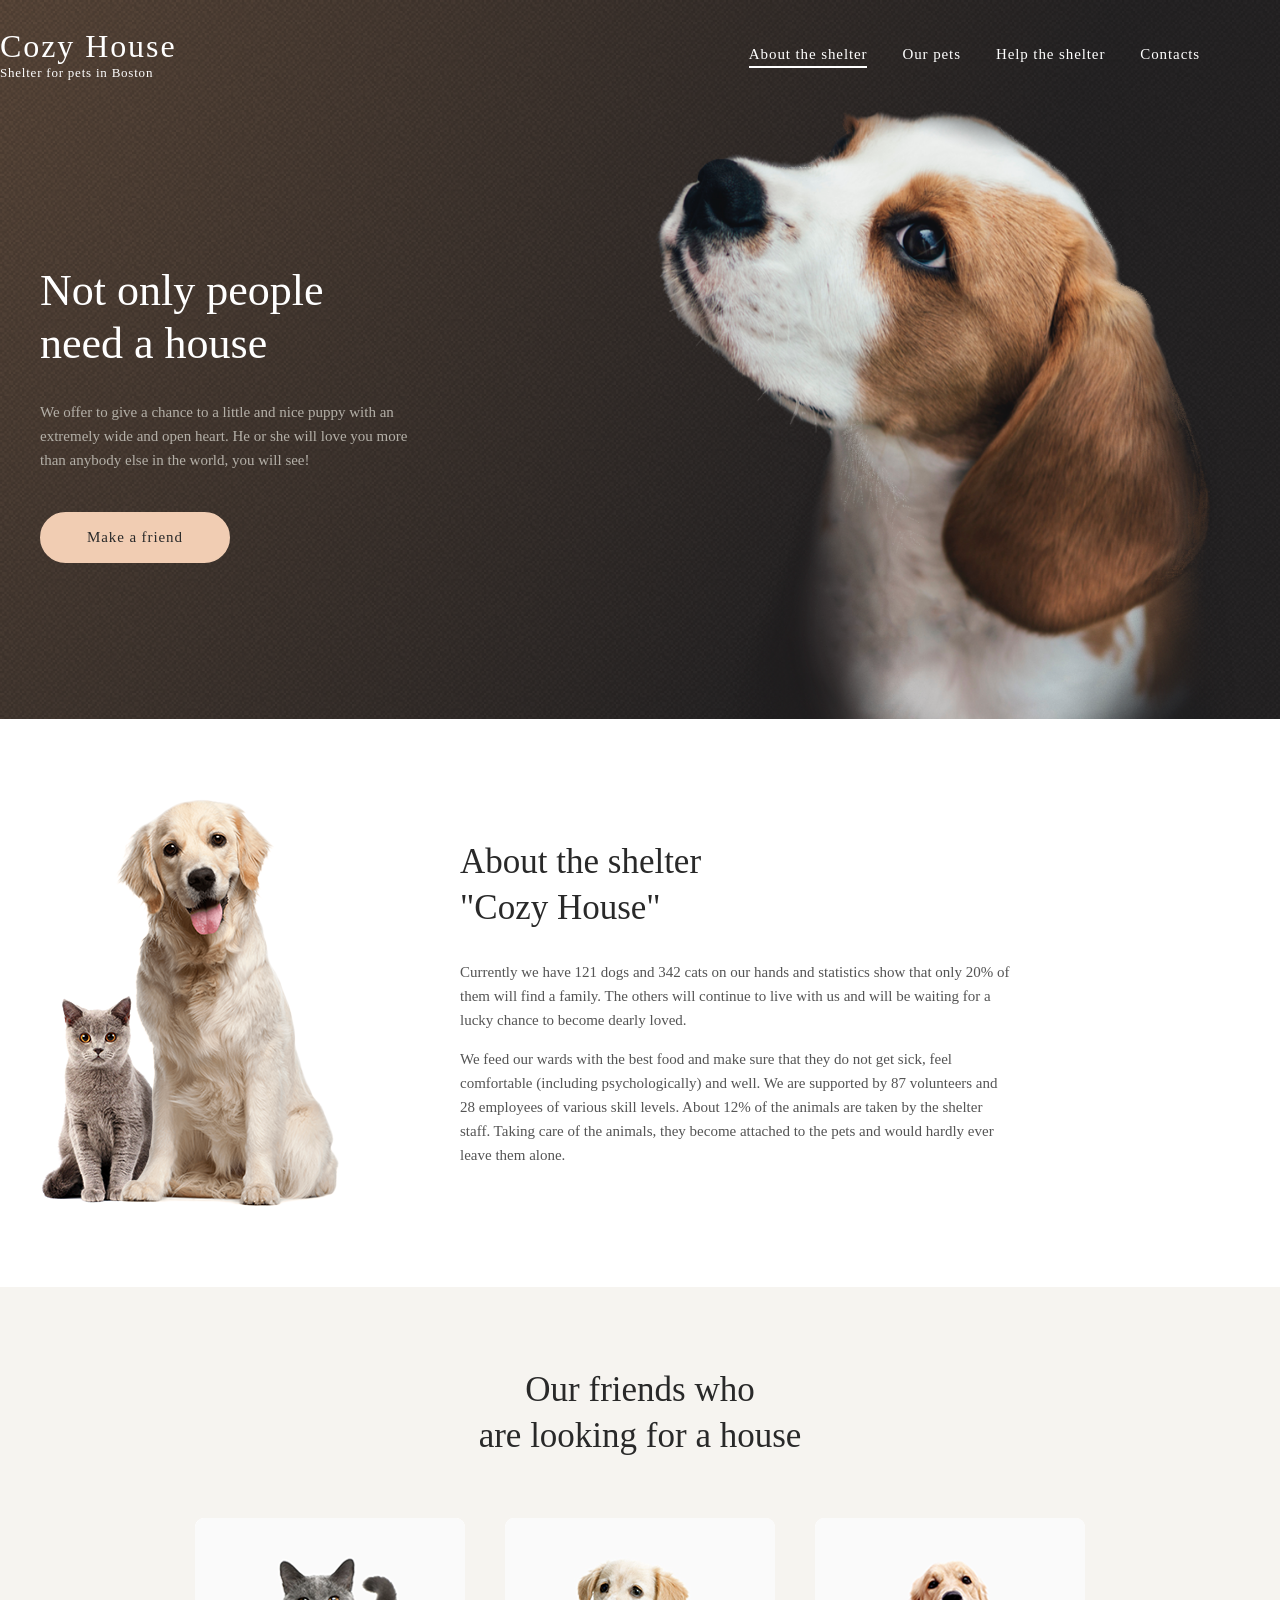
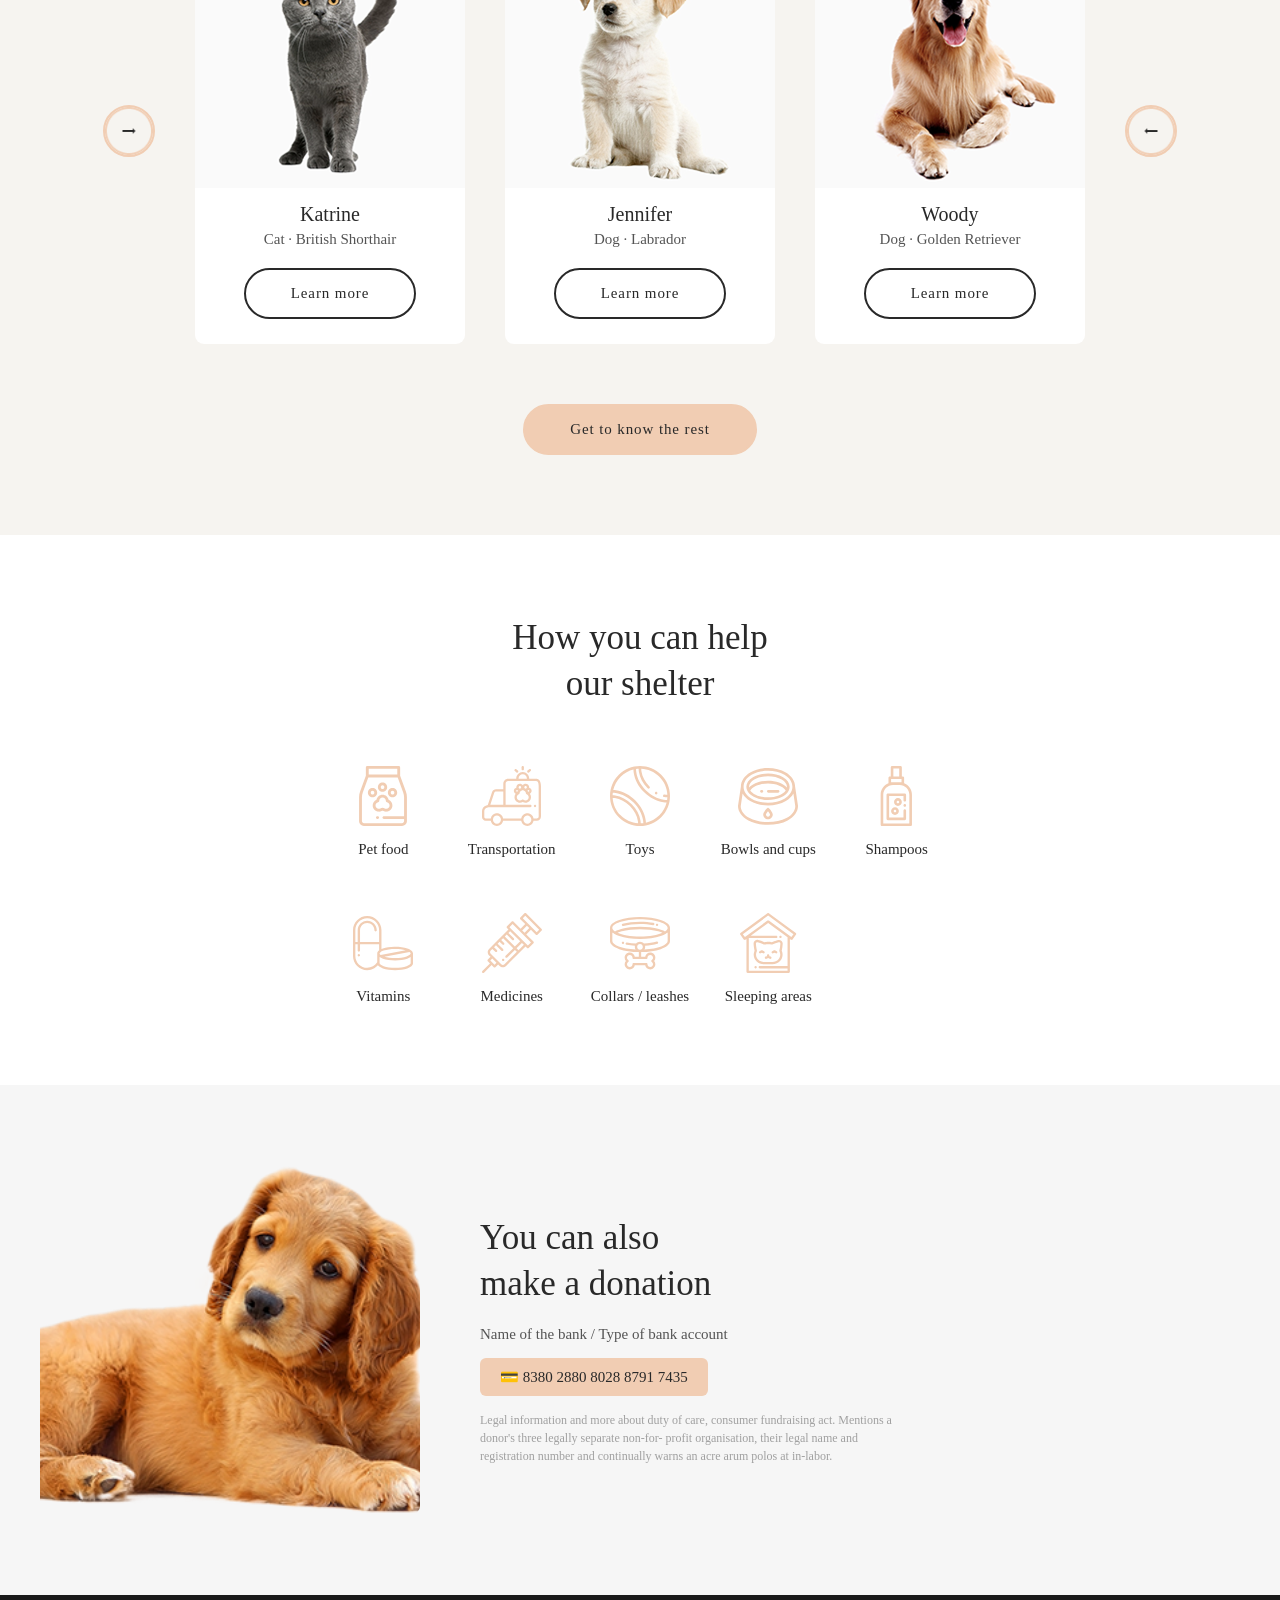
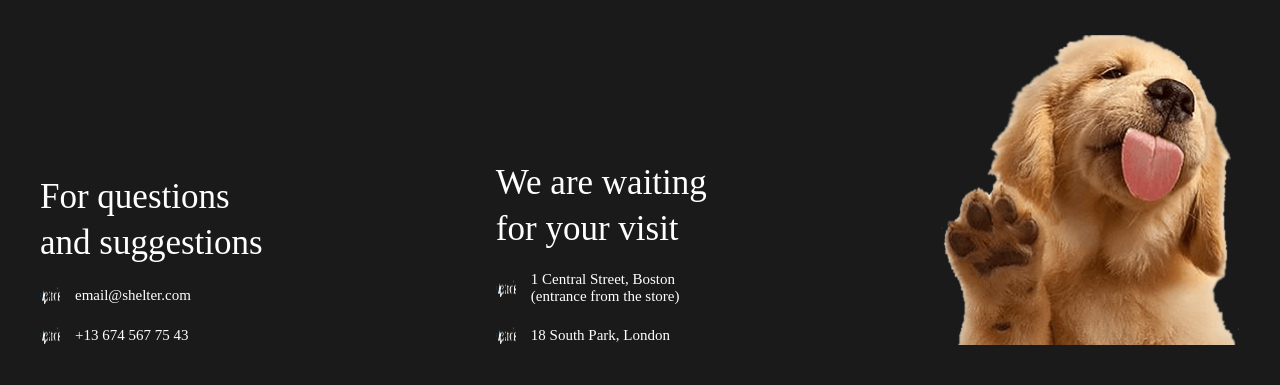
==== index.html @ 6e8cb91f "fix: after review before part2" ====
<!DOCTYPE html>
<html lang="en">
<head>
  <meta charset="UTF-8">
  <meta name="viewport" content="width=1280">
  <title>Cozy House – Shelter for pets in Boston</title>
  <link rel="icon" href="assets/Logo.svg" type="image/svg+xml">
  <link rel="stylesheet" href="css/style.css">
  <link rel="stylesheet" href="css/main.css">
</head>
<body>

  <!-- HEADER + HERO jako jedna ciemna sekcja -->
  <div class="start-screen">

    <header class="header" id="top">
      <div class="container header__inner">
        <a href="#" class="logo" aria-label="Cozy House home">
          <span class="logo__title">Cozy House</span>
          <span class="logo__subtitle">Shelter for pets in Boston</span>
        </a>
        <nav class="nav" aria-label="Main navigation">
          <ul class="nav__list">
            <li class="nav__item">
              <a href="#" class="nav__link nav__link--active" aria-current="page">About the shelter</a>
            </li>
            <li class="nav__item">
              <a href="pets.html" class="nav__link">Our pets</a>
            </li>
            <li class="nav__item">
              <a href="#help" class="nav__link">Help the shelter</a>
            </li>
            <li class="nav__item">
              <a href="#contacts" class="nav__link">Contacts</a>
            </li>
          </ul>
        </nav>
      </div>
    </header>

    <!-- NOT ONLY (HERO) -->
    <section class="hero">
      <div class="container hero__inner">
        <div class="hero__content">
          <h1 class="hero__title">Not only people<br>need a house</h1>
          <p class="hero__text">
            We offer to give a chance to a little and nice puppy with an extremely
            wide and open heart. He or she will love you more than anybody else
            in the world, you will see!
          </p>
          <a href="#our-friends" class="btn btn--primary">Make a friend</a>
        </div>
        <img
          src="assets/start-screen-puppy.png"
          alt="Dog"
          class="hero__img"
       >
      </div>
    </section>

  </div>

  <main>
    <!-- ABOUT -->
    <section class="about">
      <div class="container about__inner">
        <img
          src="assets/about-pets.png"
          alt="Dog and cat together"
          class="about__img"
       >
        <div class="about__content">
          <h2 class="about__title">About the shelter<br>"Cozy House"</h2>
          <p class="about__text">
            Currently we have 121 dogs and 342 cats on our hands and statistics show
            that only 20% of them will find a family. The others will continue to live
            with us and will be waiting for a lucky chance to become dearly loved.
          </p>
          <p class="about__text">
            We feed our wards with the best food and make sure that they do not get
            sick, feel comfortable (including psychologically) and well. We are
            supported by 87 volunteers and 28 employees of various skill levels. About
            12% of the animals are taken by the shelter staff. Taking care of the
            animals, they become attached to the pets and would hardly ever leave them alone.
          </p>
        </div>
      </div>
    </section>

    <!-- OUR FRIENDS -->
    <section class="our-friends" id="our-friends">
      <div class="container our-friends__inner">
        <h2 class="our-friends__title">Our friends who<br>are looking for a house</h2>
        <div class="our-friends__slider">
          <button class="slider-btn slider-btn--prev" aria-label="Previous">
            <img src="assets/button_arrow.png" alt="Arrow left">
          </button>
          <div class="our-friends__grid">
            <!-- Card 1 -->
            <article class="card">
              <img src="assets/pets-katrine.png" alt="Katrine – British Shorthair cat" class="card__img">
              <div class="card__body">
                <h3 class="card__name">Katrine</h3>
                <p class="card__breed">Cat · British Shorthair</p>
                <a href="#" class="btn btn--outline">Learn more</a>
              </div>
            </article>
            <!-- Card 2 -->
            <article class="card">
              <img src="assets/pets-jennifer.png" alt="Jennifer – Labrador dog" class="card__img">
              <div class="card__body">
                <h3 class="card__name">Jennifer</h3>
                <p class="card__breed">Dog · Labrador</p>
                <a href="#" class="btn btn--outline">Learn more</a>
              </div>
            </article>
            <!-- Card 3 -->
            <article class="card">
              <img src="assets/pets-woody.png" alt="Woody – Golden Retriever dog" class="card__img">
              <div class="card__body">
                <h3 class="card__name">Woody</h3>
                <p class="card__breed">Dog · Golden Retriever</p>
                <a href="#" class="btn btn--outline">Learn more</a>
              </div>
            </article>
          </div>
          <button class="slider-btn slider-btn--next" aria-label="Next">
            <img src="assets/button_arrow.png" alt="Arrow right">
          </button>
        </div>
        <a href="pets.html" class="btn btn--primary">Get to know the rest</a>
      </div>
    </section>

    <!-- HELP -->
    <section class="help" id="help">
      <div class="container help__inner">
        <h2 class="help__title">How you can help<br>our shelter</h2>
        <div class="help__grid">
          <div class="help__item">
            <img src="assets/icon-pet-food.svg" alt="Pet food icon" class="help__icon">
            <span class="help__label">Pet food</span>
          </div>
          <div class="help__item">
            <img src="assets/icon-transportation.svg" alt="Transportation icon" class="help__icon">
            <span class="help__label">Transportation</span>
          </div>
          <div class="help__item">
            <img src="assets/icon-toys.svg" alt="Toys icon" class="help__icon">
            <span class="help__label">Toys</span>
          </div>
          <div class="help__item">
            <img src="assets/icon-bowls-and-cups.svg" alt="Bowls and cups icon" class="help__icon">
            <span class="help__label">Bowls and cups</span>
          </div>
          <div class="help__item">
            <img src="assets/icon-shampoos.svg" alt="Shampoos icon" class="help__icon">
            <span class="help__label">Shampoos</span>
          </div>
          <div class="help__item">
            <img src="assets/icon-vitamins.svg" alt="Vitamins icon" class="help__icon">
            <span class="help__label">Vitamins</span>
          </div>
          <div class="help__item">
            <img src="assets/icon-medicines.svg" alt="Medicines icon" class="help__icon">
            <span class="help__label">Medicines</span>
          </div>
          <div class="help__item">
            <img src="assets/icon-collars-leashes.svg" alt="Collars and leashes icon" class="help__icon">
            <span class="help__label">Collars / leashes</span>
          </div>
          <div class="help__item">
            <img src="assets/sleeping-area.svg" alt="Sleeping areas icon" class="help__icon">
            <span class="help__label">Sleeping areas</span>
          </div>
        </div>
      </div>
    </section>

    <!-- IN ADDITION -->
    <section class="in-addition">
      <div class="container in-addition__inner">
        <img
          src="assets/donation-dog.png"
          alt="Golden Retriever dog lying down"
          class="in-addition__img"
       >
        <div class="in-addition__content">
          <h2 class="in-addition__title">You can also<br>make a donation</h2>
          <p class="in-addition__subtitle">Name of the bank / Type of bank account</p>
          <a href="#" class="in-addition__card-link" aria-label="Bank card number">
            💳 8380 2880 8028 8791 7435
          </a>
          <p class="in-addition__legal">
            Legal information and more about duty of care, consumer
            fundraising act. Mentions a donor's three legally separate non-for-
            profit organisation, their legal name and registration number and
            continually warns an acre arum polos at in-labor.
          </p>
        </div>
      </div>
    </section>

  </main>

  <!-- FOOTER -->
  <footer class="footer" id="contacts">
    <div class="container footer__inner">
      <div class="footer__col">
        <h2 class="footer__heading">For questions<br>and suggestions</h2>
        <a href="mailto:email@shelter.com" class="footer__contact">
          <img src="assets/list-item.png" alt="Email icon">
          email@shelter.com
        </a>
        <a href="tel:+136745677543" class="footer__contact">
          <img src="assets/list-item.png" alt="Phone icon">
          +13 674 567 75 43
        </a>
      </div>
      <div class="footer__col">
        <h2 class="footer__heading">We are waiting<br>for your visit</h2>
        <a
          href="https://maps.google.com/?q=1+Central+Street+Boston"
          target="_blank"
          rel="noopener noreferrer"
          class="footer__contact"
        >
          <img src="assets/list-item.png" alt="Location icon">
          1 Central Street, Boston<br>(entrance from the store)
        </a>
        <a
          href="https://maps.google.com/?q=18+South+Park+London"
          target="_blank"
          rel="noopener noreferrer"
          class="footer__contact"
        >
          <img src="assets/list-item.png" alt="Location icon">
          18 South Park, London
        </a>
      </div>
      <img
        src="assets/footer-puppy.png"
        alt="Happy dog"
        class="footer__img"
     >
    </div>
  </footer>

  <script src="js/index.js"></script>
</body>
</html>
---- css/style.css ----
/* ===== RESET & BASE ===== */
*, *::before, *::after {
  box-sizing: border-box;
  margin: 0;
  padding: 0;
}

html {
  scroll-behavior: smooth;
}

body {
  font-family: 'Georgia', serif;
  font-size: 15px;
  color: #292929;
  background-color: #fff;
  min-width: 1280px;
}

a {
  text-decoration: none;
  color: inherit;
}

img {
  display: block;
  max-width: 100%;
}

/* ===== CONTAINER ===== */
.container {
  width: 1200px;
  margin: 0 auto;
}

/* ===== LOGO ===== */
.logo {
  display: flex;
  flex-direction: column;
  line-height: 1;
}

.logo__title {
  font-size: 32px;
  font-weight: 400;
  letter-spacing: 0.06em;
  color: #fff;
}

.logo__subtitle {
  font-size: 13px;
  font-weight: 400;
  color: #fff;
  letter-spacing: 0.06em;
  margin-top: 4px;
}

/* ===== NAV ===== */
.nav__list {
  display: flex;
  gap: 35px;
  list-style: none;
}

.nav__link {
  font-size: 15px;
  color: #fff;
  letter-spacing: 0.06em;
  padding-bottom: 4px;
  border-bottom: 2px solid transparent;
  transition: border-color 0.3s, color 0.3s;
}

.nav__link:hover {
  border-bottom-color: #fff;
}

.nav__link:active {
  color: #cdaa90;
  border-bottom-color: #cdaa90;
}

.nav__link--active {
  border-bottom-color: #fff;
  pointer-events: none;
}

/* ===== BUTTONS ===== */
.btn {
  display: inline-block;
  padding: 15px 45px;
  border-radius: 100px;
  font-family: 'Georgia', serif;
  font-size: 15px;
  letter-spacing: 0.06em;
  cursor: pointer;
  border: 2px solid transparent;
  transition: background-color 0.3s, color 0.3s, border-color 0.3s;
}

.btn--primary {
  background-color: #f1cdb3;
  color: #292929;
  border-color: #f1cdb3;
}

.btn--primary:hover {
  background-color: #fddcc4;
  border-color: #fddcc4;
}

.btn--primary:active {
  background-color: #cdaa90;
  border-color: #cdaa90;
}

.btn--secondary {
  background-color: transparent;
  color: #fff;
  border-color: #fff;
}

.btn--secondary:hover {
  background-color: rgba(255,255,255,0.1);
  border-color: #fff;
}

.btn--secondary:active {
  background-color: rgba(255,255,255,0.2);
  border-color: #fff;
}

.btn--outline {
  background-color: transparent;
  color: #292929;
  border-color: #292929;
}

.btn--outline:hover {
  background-color: #f1cdb3;
  border-color: #f1cdb3;
}

.btn--outline:active {
  background-color: #cdaa90;
  border-color: #cdaa90;
}

/* ===== HEADER ===== */
.start-screen {
  background: url('../assets/start-screen-gradient-background.png') center top / cover no-repeat;
  background-color: #3d2c1e;
}

.header {
  background-color: transparent;
}

.header__inner {
  display: flex;
  align-items: center;
  justify-content: space-between;
  padding-top: 30px;
  padding-bottom: 30px;
  margin: 0;
}

/* ===== PET CARD ===== */
.card {
  background-color: #fff;
  border-radius: 9px;
  overflow: hidden;
  display: flex;
  flex-direction: column;
  align-items: center;
  cursor: pointer;
  transition: box-shadow 0.3s, transform 0.3s;
}

.card:hover {
  box-shadow: 6px 10px 30px rgba(0,0,0,0.15);
  transform: translateY(-2px);
}

.card__img {
  width: 100%;
  height: 270px;
  object-fit: cover;
}

.card__body {
  padding: 15px 0 25px;
  text-align: center;
}

.card__name {
  font-size: 20px;
  font-weight: 400;
  margin-bottom: 5px;
  color: #292929;
}

.card__breed {
  font-size: 15px;
  color: #545454;
  margin-bottom: 20px;
}

/* ===== FOOTER ===== */
.footer {
  background-color: #1a1a1a;
}

.footer__inner {
  display: flex;
  justify-content: space-between;
  align-items: flex-end;
  padding-top: 40px;
  padding-bottom: 40px;
  gap: 40px;
}

.footer__col {
  display: flex;
  flex-direction: column;
  gap: 20px;
}

.footer__heading {
  font-size: 35px;
  font-weight: 400;
  color: #fff;
  line-height: 1.3;
}

.footer__contact {
  display: flex;
  align-items: center;
  gap: 15px;
  color: #fff;
  font-size: 15px;
  transition: color 0.3s;
}

.footer__contact:hover {
  color: #f1cdb3;
}

.footer__contact img {
  width: 20px;
  height: 20px;
  filter: invert(1);
}

.footer__img {
  width: 300px;
  object-fit: contain;
  align-self: flex-end;
}
---- css/main.css ----
/* ===== HERO (Not only) ===== */
.hero {
  background: transparent;
}

.hero__inner {
  display: flex;
  align-items: center;
  justify-content: space-between;
  min-height: 610px;
}

.hero__content {
  max-width: 490px;
  flex-shrink: 0;
  padding-top: 60px;
  padding-bottom: 60px;
}

.hero__title {
  font-size: 44px;
  font-weight: 400;
  color: #fff;
  line-height: 1.2;
  margin-bottom: 30px;
}

.hero__text {
  font-size: 15px;
  color: #b4b0a8;
  line-height: 1.6;
  margin-bottom: 40px;
  max-width: 380px;
}

.hero__img {
  display: block;
  height: 610px;
  width: auto;
  flex-shrink: 0;
  align-self: flex-end;
}

main {
  display: block;
}

/* ===== ABOUT ===== */
.about {
  background-color: #fff;
}

.about__inner {
  display: flex;
  align-items: center;
  gap: 120px;
  padding-top: 80px;
  padding-bottom: 80px;
}

.about__img {
  width: 300px;
  height: 408px;
  object-fit: cover;
  flex-shrink: 0;
}

.about__content {
  max-width: 550px;
}

.about__title {
  font-size: 35px;
  font-weight: 400;
  color: #292929;
  line-height: 1.3;
  margin-bottom: 30px;
}

.about__text {
  font-size: 15px;
  color: #545454;
  line-height: 1.6;
}

.about__text + .about__text {
  margin-top: 15px;
}

/* ===== OUR FRIENDS ===== */
.our-friends {
  background-color: #f6f4f0;
}

.our-friends__inner {
  padding-top: 80px;
  padding-bottom: 80px;
  display: flex;
  flex-direction: column;
  align-items: center;
}

.our-friends__title {
  font-size: 35px;
  font-weight: 400;
  color: #292929;
  text-align: center;
  margin-bottom: 60px;
  line-height: 1.3;
}

.our-friends__slider {
  display: flex;
  align-items: center;
  gap: 40px;
  margin-bottom: 60px;
}

.slider-btn {
  width: 52px;
  height: 52px;
  border-radius: 50%;
  border: 2px solid #f1cdb3;
  background-color: transparent;
  display: flex;
  align-items: center;
  justify-content: center;
  cursor: pointer;
  transition: background-color 0.3s;
  flex-shrink: 0;
}

.slider-btn:hover {
  background-color: #f1cdb3;
}

.slider-btn--prev img {
  transform: rotate(180deg);
}

.our-friends__grid {
  display: flex;
  gap: 40px;
  justify-content: center;
}

.our-friends__grid .card {
  width: 270px;
}

/* ===== HELP ===== */
.help {
  background-color: #fff;
}

.help__inner {
  padding-top: 80px;
  padding-bottom: 80px;
  display: flex;
  flex-direction: column;
  align-items: center;
}

.help__title {
  font-size: 35px;
  font-weight: 400;
  color: #292929;
  text-align: center;
  margin-bottom: 60px;
  line-height: 1.3;
}

.help__grid {
  display: grid;
  grid-template-columns: repeat(5, 1fr);
  gap: 55px 30px;
}

.help__item {
  display: flex;
  flex-direction: column;
  align-items: center;
  gap: 15px;
}

.help__icon {
  width: 60px;
  height: 60px;
  object-fit: contain;
}

.help__label {
  font-size: 15px;
  color: #292929;
  text-align: center;
}

/* ===== IN ADDITION ===== */
.in-addition {
  background-color: #f6f6f6;
}

.in-addition__inner {
  display: flex;
  align-items: center;
  gap: 60px;
  padding-top: 80px;
  padding-bottom: 80px;
}

.in-addition__img {
  width: 380px;
  height: 350px;
  object-fit: cover;
  border-radius: 9px;
  flex-shrink: 0;
}

.in-addition__content {
  max-width: 540px;
}

.in-addition__title {
  font-size: 35px;
  font-weight: 400;
  color: #292929;
  line-height: 1.3;
  margin-bottom: 20px;
}

.in-addition__subtitle {
  font-size: 15px;
  color: #545454;
  margin-bottom: 15px;
}

.in-addition__card-link {
  display: inline-flex;
  align-items: center;
  gap: 10px;
  background-color: #f1cdb3;
  border-radius: 6px;
  padding: 10px 20px;
  font-size: 15px;
  color: #292929;
}

.in-addition__legal {
  font-size: 12px;
  color: #a0a0a0;
  margin-top: 15px;
  line-height: 1.5;
  max-width: 420px;
}
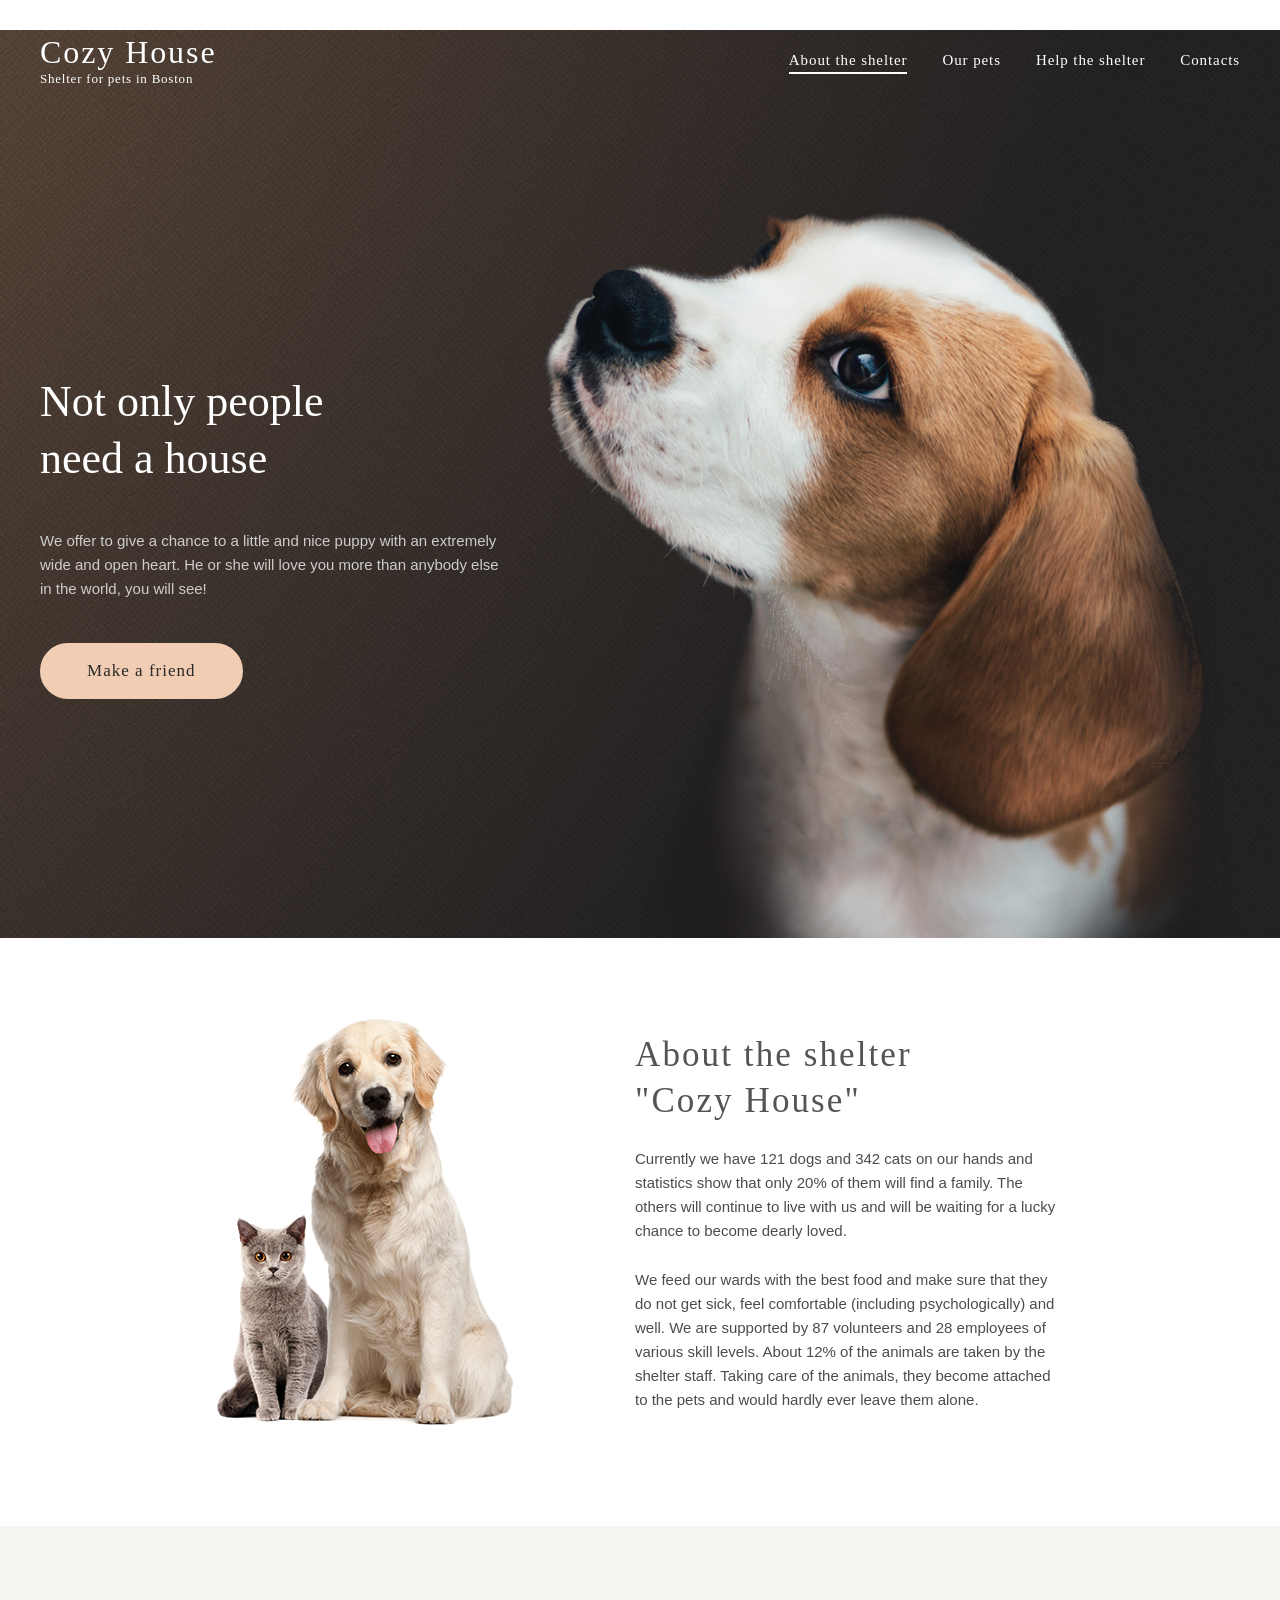
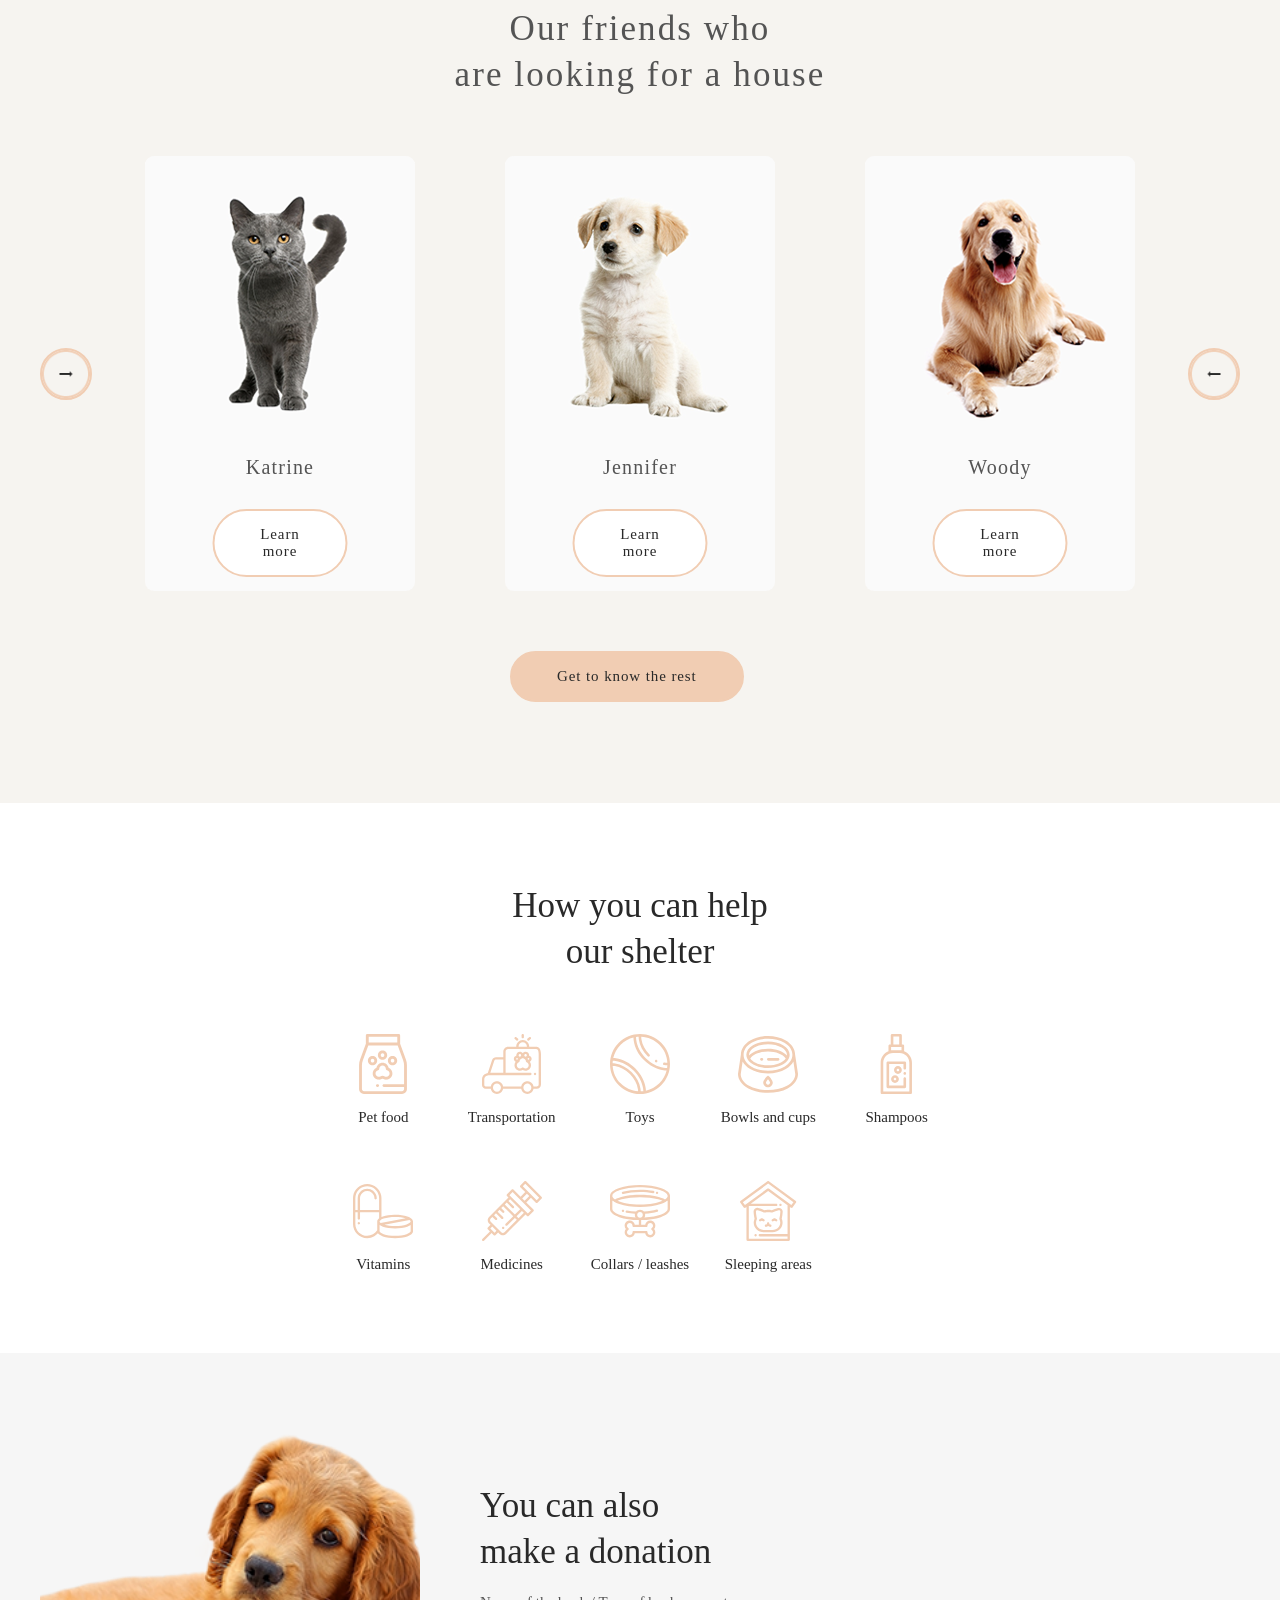
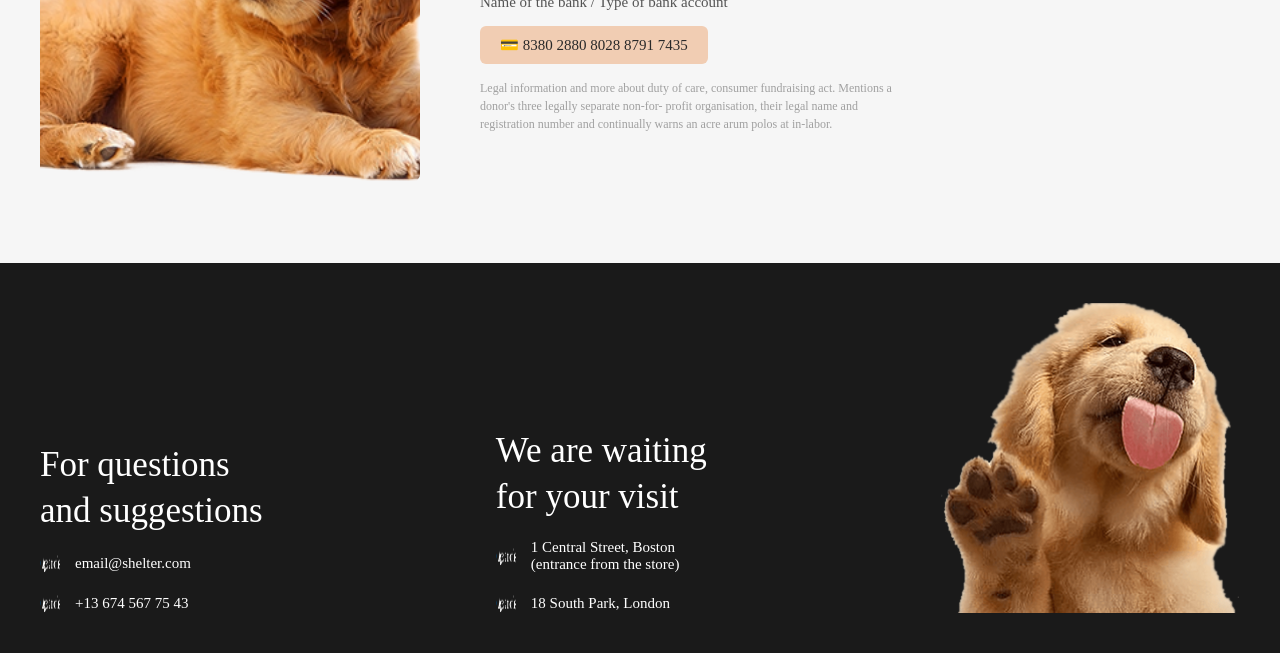
==== commit 43be4437: "fix: correct pixel-perfect layout, spacing and component positioning" ====
--- a/index.html
+++ b/index.html
@@ -40,7 +40,7 @@
 
     <!-- NOT ONLY (HERO) -->
     <section class="hero">
-      <div class="container hero__inner">
+      <div class="hero__inner">
         <div class="hero__content">
           <h1 class="hero__title">Not only people<br>need a house</h1>
           <p class="hero__text">
--- a/css/style.css
+++ b/css/style.css
@@ -29,8 +29,10 @@
 
 /* ===== CONTAINER ===== */
 .container {
-  width: 1200px;
+  max-width: 1280px;
   margin: 0 auto;
+  padding: 0 40px;
+  width: 100%;
 }
 
 /* ===== LOGO ===== */
@@ -148,8 +150,14 @@
 
 /* ===== HEADER ===== */
 .start-screen {
-  background: url('../assets/start-screen-gradient-background.png') center top / cover no-repeat;
-  background-color: #3d2c1e;
+  position: relative;
+  width: 1280px;
+  height: 908px;
+  margin: 0 auto;
+  background: url('../assets/start-screen-gradient-background.png'), radial-gradient(100% 215.42% at 0% 0%, #5B483A 0%, #262425 100%), #211F20;
+  background-size: cover;
+  background-position: center;
+  background-repeat: no-repeat;
 }
 
 .header {
@@ -160,14 +168,16 @@
   display: flex;
   align-items: center;
   justify-content: space-between;
-  padding-top: 30px;
-  padding-bottom: 30px;
-  margin: 0;
+  width: 1200px;
+  height: 60px;
+  margin: 0 auto;
+  margin-top: 30px;
+  padding: 0;
 }
 
 /* ===== PET CARD ===== */
 .card {
-  background-color: #fff;
+  background-color: #FAFAFA;
   border-radius: 9px;
   overflow: hidden;
   display: flex;
@@ -175,6 +185,7 @@
   align-items: center;
   cursor: pointer;
   transition: box-shadow 0.3s, transform 0.3s;
+  position: relative;
 }
 
 .card:hover {
@@ -183,27 +194,44 @@
 }
 
 .card__img {
-  width: 100%;
+  width: 270px;
   height: 270px;
   object-fit: cover;
+  border-top-left-radius: 9px;
+  border-top-right-radius: 9px;
 }
 
 .card__body {
-  padding: 15px 0 25px;
   text-align: center;
+  display: flex;
+  flex-direction: column;
+  align-items: center;
 }
 
 .card__name {
+  position: absolute;
   font-size: 20px;
   font-weight: 400;
-  margin-bottom: 5px;
-  color: #292929;
+  font-family: Georgia;
+  letter-spacing: 1.2px;
+  color: #545454;
+  margin: 0;
+  left: 50%;
+  transform: translateX(-50%);
+  top: 300px;
 }
 
 .card__breed {
-  font-size: 15px;
-  color: #545454;
-  margin-bottom: 20px;
+  display: none;
+}
+
+.card__body .btn--outline {
+  position: absolute;
+  left: 50%;
+  transform: translateX(-50%);
+  top: 353px;
+  background-color: #fff;
+  border: 2px solid #F1CDB3;
 }
 
 /* ===== FOOTER ===== */
--- a/css/main.css
+++ b/css/main.css
@@ -1,44 +1,81 @@
 /* ===== HERO (Not only) ===== */
 .hero {
-  background: transparent;
+  position: absolute;
+  width: 1200px;
+  height: 728px;
+  left: 40px;
+  top: 180px;
 }
 
 .hero__inner {
-  display: flex;
-  align-items: center;
-  justify-content: space-between;
-  min-height: 610px;
+  position: relative;
+  width: 100%;
+  height: 100%;
 }
 
 .hero__content {
-  max-width: 490px;
+  position: absolute;
+  width: 460px;
+  height: 322px;
+  left: 0;
+  top: 163px;
+}
+
+.hero__title {
+  position: absolute;
+  width: 310px;
+  left: 0;
+  top: 0;
+  margin: 0;
+  font-family: Georgia;
+  font-style: normal;
+  font-weight: 400;
+  font-size: 44px;
+  line-height: 57.2px;
+  display: flex;
+  align-items: center;
+  color: #FFFFFF;
+}
+
+.hero__text {
+  position: absolute;
+  width: 460px;
+  left: 0;
+  top: 156px;
+  margin: 0;
+  font-family: Arial;
+  font-style: normal;
+  font-weight: 400;
+  font-size: 15px;
+  line-height: 24px;
+  display: flex;
+  align-items: center;
+  color: #CDCDCD;
+}
+
+.hero__content .btn--primary {
+  position: absolute;
+  left: 0;
+  top: 270px;
+  padding: 15px 45px;
+  display: flex;
+  flex-direction: column;
+  align-items: center;
+  gap: 10px;
+  font-size: 17px;
+  line-height: 22.1px;
+  letter-spacing: 1.02px;
+}
+
+.hero__img {
+  position: absolute;
+  width: 698px;
+  height: 728px;
+  left: 502px;
+  top: 0;
   flex-shrink: 0;
-  padding-top: 60px;
-  padding-bottom: 60px;
-}
-
-.hero__title {
-  font-size: 44px;
-  font-weight: 400;
-  color: #fff;
-  line-height: 1.2;
-  margin-bottom: 30px;
-}
-
-.hero__text {
-  font-size: 15px;
-  color: #b4b0a8;
-  line-height: 1.6;
-  margin-bottom: 40px;
-  max-width: 380px;
-}
-
-.hero__img {
+  object-fit: contain;
   display: block;
-  height: 610px;
-  width: auto;
-  flex-shrink: 0;
-  align-self: flex-end;
 }
 
 main {
@@ -47,73 +84,117 @@
 
 /* ===== ABOUT ===== */
 .about {
+  position: relative;
+  width: 1280px;
+  height: 588px;
+  margin: 0 auto;
   background-color: #fff;
 }
 
 .about__inner {
-  display: flex;
-  align-items: center;
-  gap: 120px;
-  padding-top: 80px;
-  padding-bottom: 80px;
+  position: absolute;
+  width: 1200px;
+  height: 408px;
+  left: 40px;
+  top: 80px;
 }
 
 .about__img {
+  position: absolute;
   width: 300px;
   height: 408px;
+  left: 175px;
+  top: 0;
   object-fit: cover;
-  flex-shrink: 0;
 }
 
 .about__content {
-  max-width: 550px;
+  position: absolute;
+  width: 430px;
+  height: 380px;
+  left: 595px;
+  top: 14px;
 }
 
 .about__title {
+  position: absolute;
+  width: 370px;
+  left: 0;
+  top: 0;
+  font-family: Georgia;
+  font-style: normal;
+  font-weight: 400;
   font-size: 35px;
-  font-weight: 400;
-  color: #292929;
-  line-height: 1.3;
-  margin-bottom: 30px;
+  line-height: 45.5px;
+  letter-spacing: 2.1px;
+  color: #545454;
+  margin: 0;
 }
 
 .about__text {
-  font-size: 15px;
-  color: #545454;
-  line-height: 1.6;
-}
-
-.about__text + .about__text {
-  margin-top: 15px;
+  position: absolute;
+  width: 430px;
+  font-family: Arial;
+  font-style: normal;
+  font-weight: 400;
+  font-size: 15px;
+  line-height: 24px;
+  color: #4C4C4C;
+  margin: 0;
+}
+
+.about__text:nth-of-type(1) {
+  left: 0;
+  top: 115px;
+}
+
+.about__text:nth-of-type(2) {
+  left: 0;
+  top: 236px;
 }
 
 /* ===== OUR FRIENDS ===== */
 .our-friends {
+  position: relative;
+  width: 1280px;
+  height: 877px;
+  margin: 0 auto;
   background-color: #f6f4f0;
 }
 
 .our-friends__inner {
-  padding-top: 80px;
-  padding-bottom: 80px;
-  display: flex;
-  flex-direction: column;
-  align-items: center;
+  position: absolute;
+  width: 1200px;
+  height: 697px;
+  left: 40px;
+  top: 80px;
 }
 
 .our-friends__title {
+  position: absolute;
+  width: 400px;
+  left: 400px;
+  top: 0;
+  font-family: Georgia;
+  font-style: normal;
+  font-weight: 400;
   font-size: 35px;
-  font-weight: 400;
-  color: #292929;
+  line-height: 45.5px;
+  letter-spacing: 2.1px;
   text-align: center;
-  margin-bottom: 60px;
-  line-height: 1.3;
+  color: #545454;
+  margin: 0;
 }
 
 .our-friends__slider {
-  display: flex;
-  align-items: center;
-  gap: 40px;
-  margin-bottom: 60px;
+  position: absolute;
+  width: 1200px;
+  height: 435px;
+  left: 0;
+  top: 150px;
+  display: flex;
+  align-items: center;
+  justify-content: space-between;
 }
 
 .slider-btn {
@@ -128,24 +209,49 @@
   cursor: pointer;
   transition: background-color 0.3s;
   flex-shrink: 0;
+  position: absolute;
 }
 
 .slider-btn:hover {
   background-color: #f1cdb3;
 }
 
+.slider-btn--prev {
+  left: 0;
+  top: 192px;
+}
+
 .slider-btn--prev img {
   transform: rotate(180deg);
 }
 
+.slider-btn--next {
+  right: 0;
+  top: 192px;
+}
+
 .our-friends__grid {
-  display: flex;
-  gap: 40px;
+  position: absolute;
+  width: 100%;
+  height: 100%;
+  left: 0;
+  top: 0;
+  display: flex;
   justify-content: center;
+  align-items: center;
+  gap: 90px;
 }
 
 .our-friends__grid .card {
   width: 270px;
+  height: 435px;
+  position: relative;
+}
+
+.our-friends__inner .btn--primary {
+  position: absolute;
+  left: 470px;
+  top: 645px;
 }
 
 /* ===== HELP ===== */
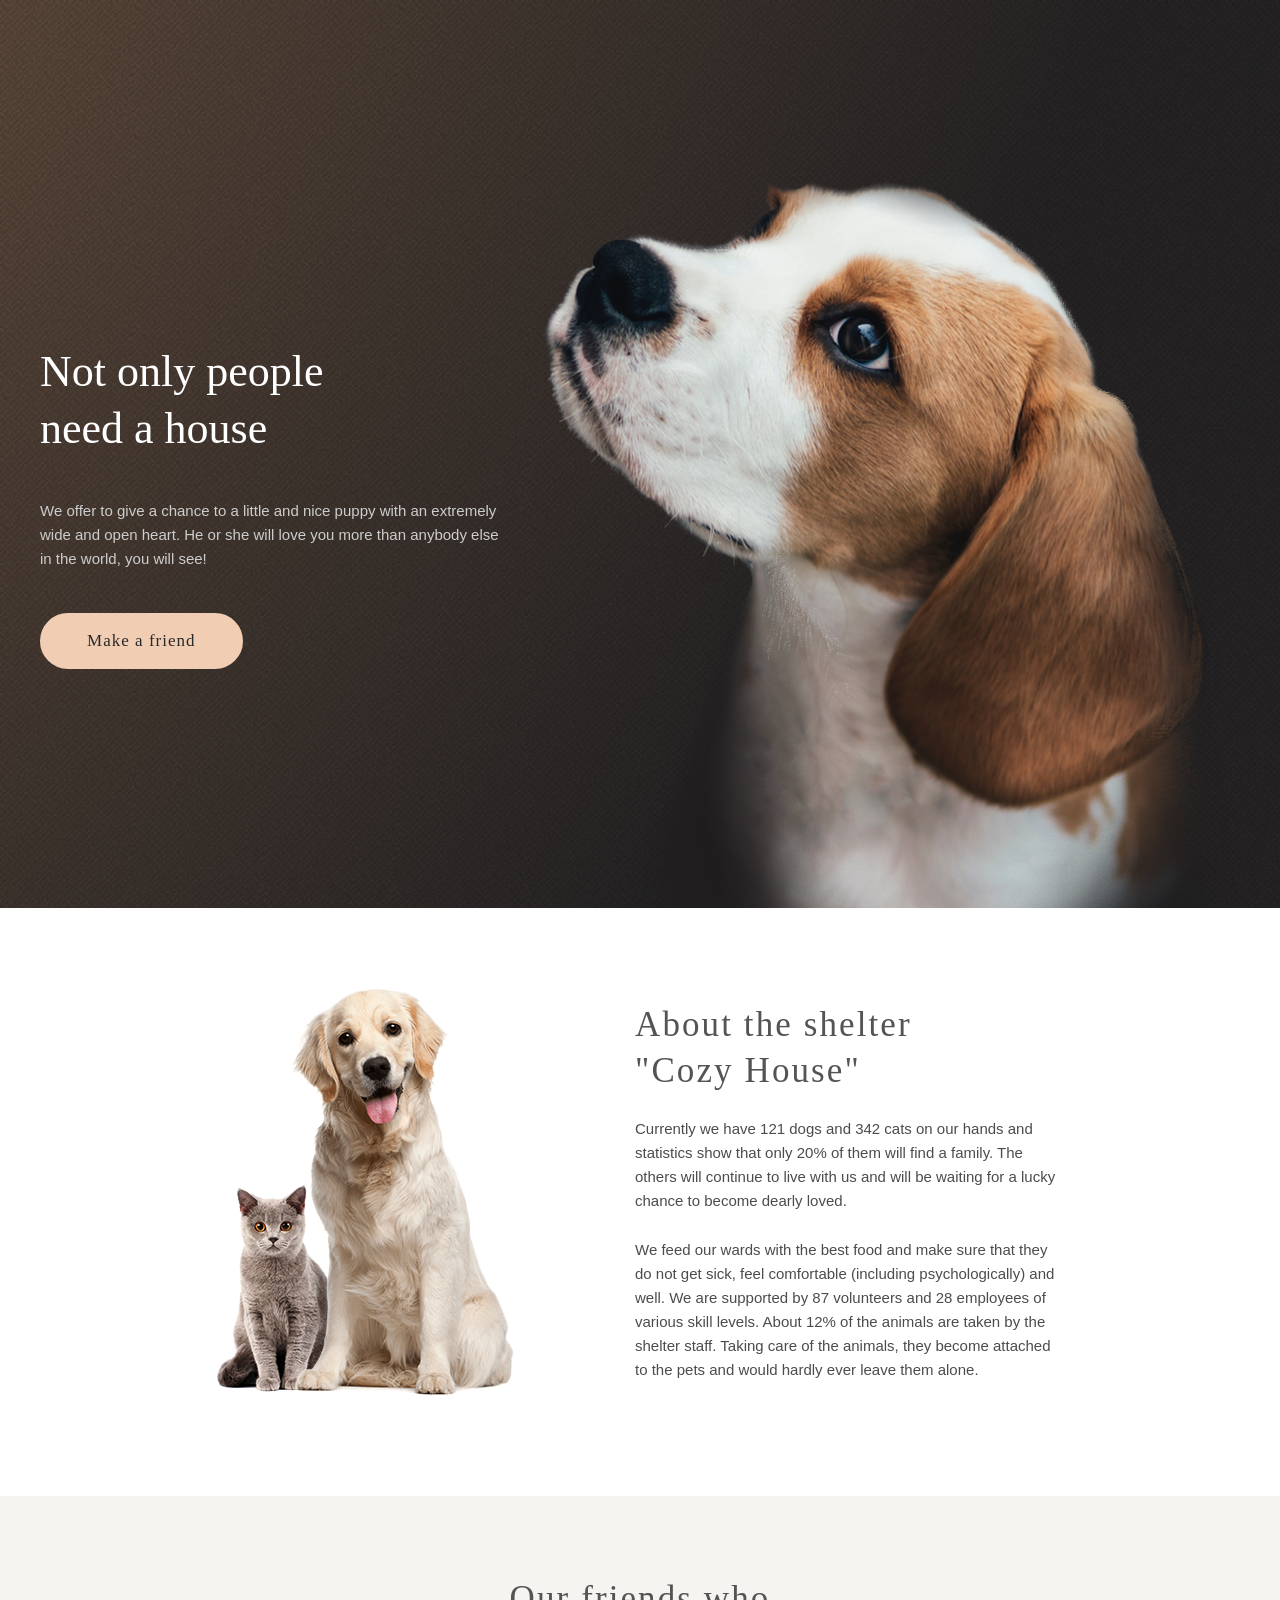
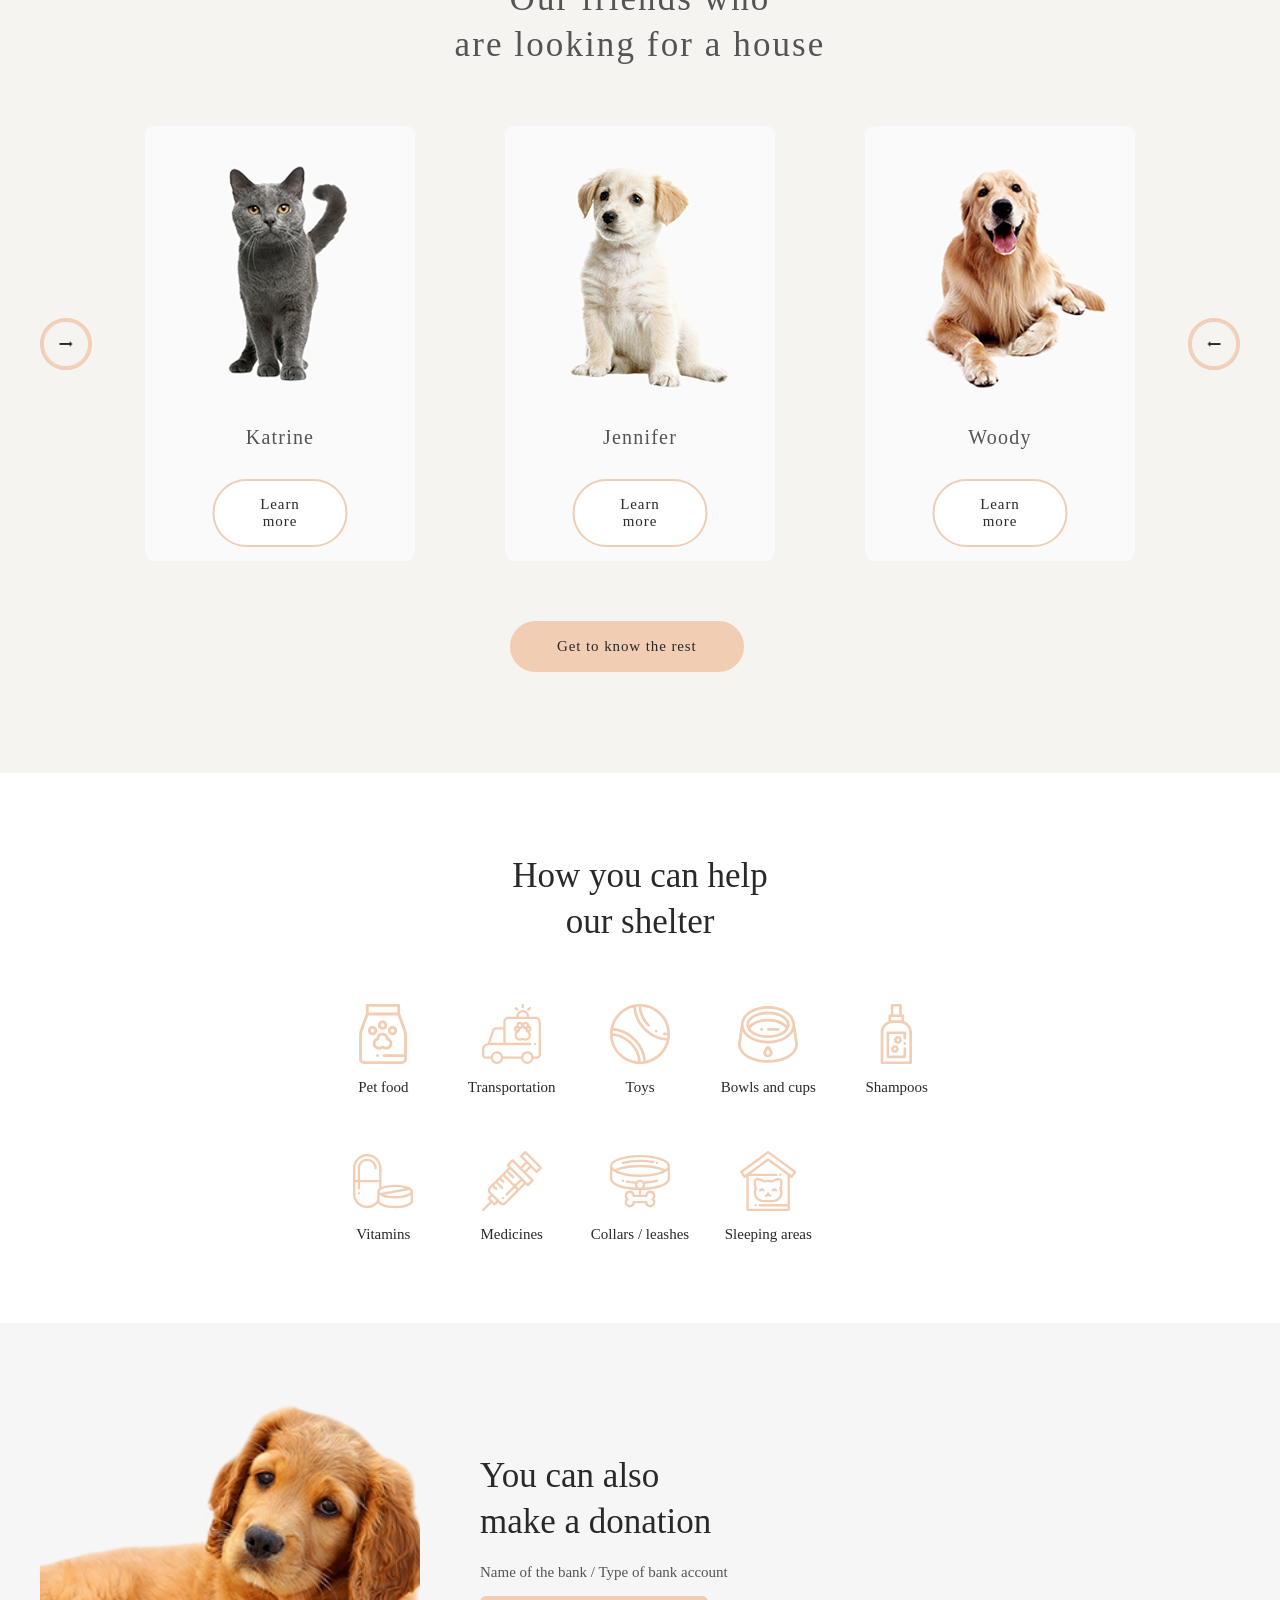
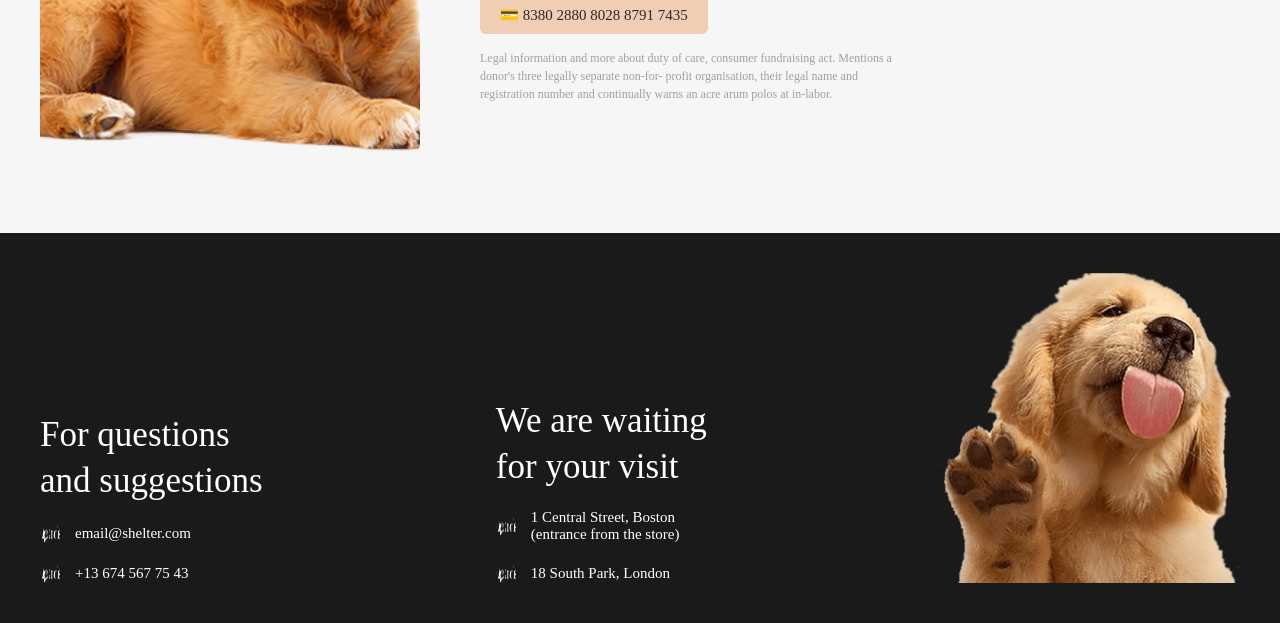
==== commit a6388572: "fix: remove container class from inner sections to respect absolute positioning" ====
--- a/index.html
+++ b/index.html
@@ -14,7 +14,7 @@
   <div class="start-screen">
 
     <header class="header" id="top">
-      <div class="container header__inner">
+      <div class="header__inner">
         <a href="#" class="logo" aria-label="Cozy House home">
           <span class="logo__title">Cozy House</span>
           <span class="logo__subtitle">Shelter for pets in Boston</span>
@@ -63,7 +63,7 @@
   <main>
     <!-- ABOUT -->
     <section class="about">
-      <div class="container about__inner">
+      <div class="about__inner">
         <img
           src="assets/about-pets.png"
           alt="Dog and cat together"
@@ -89,7 +89,7 @@
 
     <!-- OUR FRIENDS -->
     <section class="our-friends" id="our-friends">
-      <div class="container our-friends__inner">
+      <div class="our-friends__inner">
         <h2 class="our-friends__title">Our friends who<br>are looking for a house</h2>
         <div class="our-friends__slider">
           <button class="slider-btn slider-btn--prev" aria-label="Previous">
@@ -134,7 +134,7 @@
 
     <!-- HELP -->
     <section class="help" id="help">
-      <div class="container help__inner">
+      <div class="help__inner">
         <h2 class="help__title">How you can help<br>our shelter</h2>
         <div class="help__grid">
           <div class="help__item">
@@ -179,7 +179,7 @@
 
     <!-- IN ADDITION -->
     <section class="in-addition">
-      <div class="container in-addition__inner">
+      <div class="in-addition__inner">
         <img
           src="assets/donation-dog.png"
           alt="Golden Retriever dog lying down"
@@ -205,7 +205,7 @@
 
   <!-- FOOTER -->
   <footer class="footer" id="contacts">
-    <div class="container footer__inner">
+    <div class="footer__inner">
       <div class="footer__col">
         <h2 class="footer__heading">For questions<br>and suggestions</h2>
         <a href="mailto:email@shelter.com" class="footer__contact">
--- a/css/style.css
+++ b/css/style.css
@@ -13,7 +13,7 @@
   font-family: 'Georgia', serif;
   font-size: 15px;
   color: #292929;
-  background-color: #fff;
+  background-color: transparent;
   min-width: 1280px;
 }
 
@@ -151,17 +151,31 @@
 /* ===== HEADER ===== */
 .start-screen {
   position: relative;
+  width: 100%;
+  min-width: 1280px;
+  height: 908px;
+  top: 0;
+  left: 0;
+  background: radial-gradient(100% 215.42% at 0% 0%, #5B483A 0%, #262425 100%), #211F20;
+  background-size: cover;
+  background-position: center top;
+  background-repeat: no-repeat;
+}
+
+.start-screen::before {
+  content: '';
+  position: absolute;
+  left: 50%;
+  top: 0;
+  transform: translateX(-50%);
   width: 1280px;
-  height: 908px;
-  margin: 0 auto;
-  background: url('../assets/start-screen-gradient-background.png'), radial-gradient(100% 215.42% at 0% 0%, #5B483A 0%, #262425 100%), #211F20;
-  background-size: cover;
-  background-position: center;
-  background-repeat: no-repeat;
+  height: 100%;
+  background: url('../assets/start-screen-gradient-background.png') center top / 1280px 908px no-repeat;
 }
 
 .header {
   background-color: transparent;
+  padding-top: 30px;
 }
 
 .header__inner {
@@ -171,7 +185,6 @@
   width: 1200px;
   height: 60px;
   margin: 0 auto;
-  margin-top: 30px;
   padding: 0;
 }
 
@@ -236,6 +249,8 @@
 
 /* ===== FOOTER ===== */
 .footer {
+  width: 100%;
+  min-width: 1280px;
   background-color: #1a1a1a;
 }
 
@@ -246,6 +261,8 @@
   padding-top: 40px;
   padding-bottom: 40px;
   gap: 40px;
+  width: 1200px;
+  margin: 0 auto;
 }
 
 .footer__col {
--- a/css/main.css
+++ b/css/main.css
@@ -85,9 +85,9 @@
 /* ===== ABOUT ===== */
 .about {
   position: relative;
-  width: 1280px;
+  width: 100%;
+  min-width: 1280px;
   height: 588px;
-  margin: 0 auto;
   background-color: #fff;
 }
 
@@ -95,7 +95,8 @@
   position: absolute;
   width: 1200px;
   height: 408px;
-  left: 40px;
+  left: 50%;
+  transform: translateX(-50%);
   top: 80px;
 }
 
@@ -156,9 +157,9 @@
 /* ===== OUR FRIENDS ===== */
 .our-friends {
   position: relative;
-  width: 1280px;
+  width: 100%;
+  min-width: 1280px;
   height: 877px;
-  margin: 0 auto;
   background-color: #f6f4f0;
 }
 
@@ -166,7 +167,8 @@
   position: absolute;
   width: 1200px;
   height: 697px;
-  left: 40px;
+  left: 50%;
+  transform: translateX(-50%);
   top: 80px;
 }
 
@@ -256,6 +258,8 @@
 
 /* ===== HELP ===== */
 .help {
+  width: 100%;
+  min-width: 1280px;
   background-color: #fff;
 }
 
@@ -265,6 +269,8 @@
   display: flex;
   flex-direction: column;
   align-items: center;
+  width: 1200px;
+  margin: 0 auto;
 }
 
 .help__title {
@@ -303,6 +309,8 @@
 
 /* ===== IN ADDITION ===== */
 .in-addition {
+  width: 100%;
+  min-width: 1280px;
   background-color: #f6f6f6;
 }
 
@@ -312,6 +320,8 @@
   gap: 60px;
   padding-top: 80px;
   padding-bottom: 80px;
+  width: 1200px;
+  margin: 0 auto;
 }
 
 .in-addition__img {
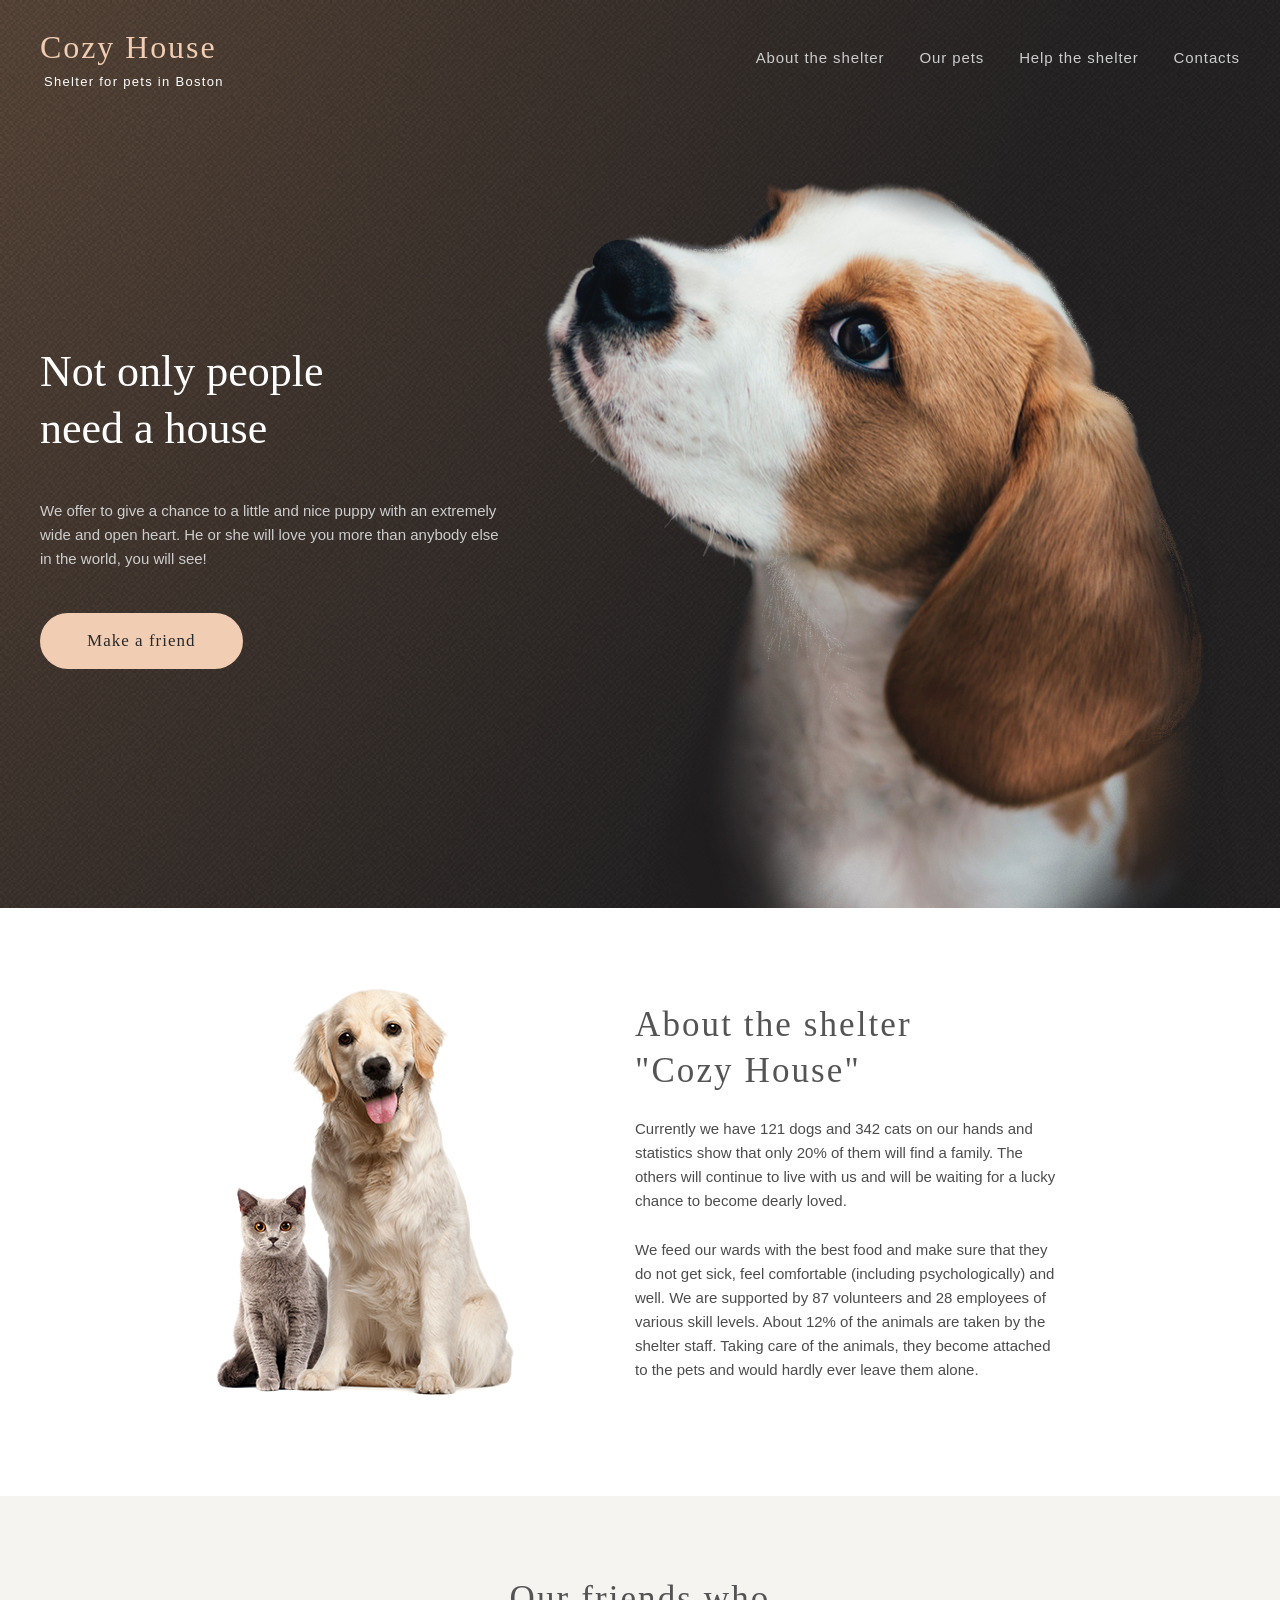
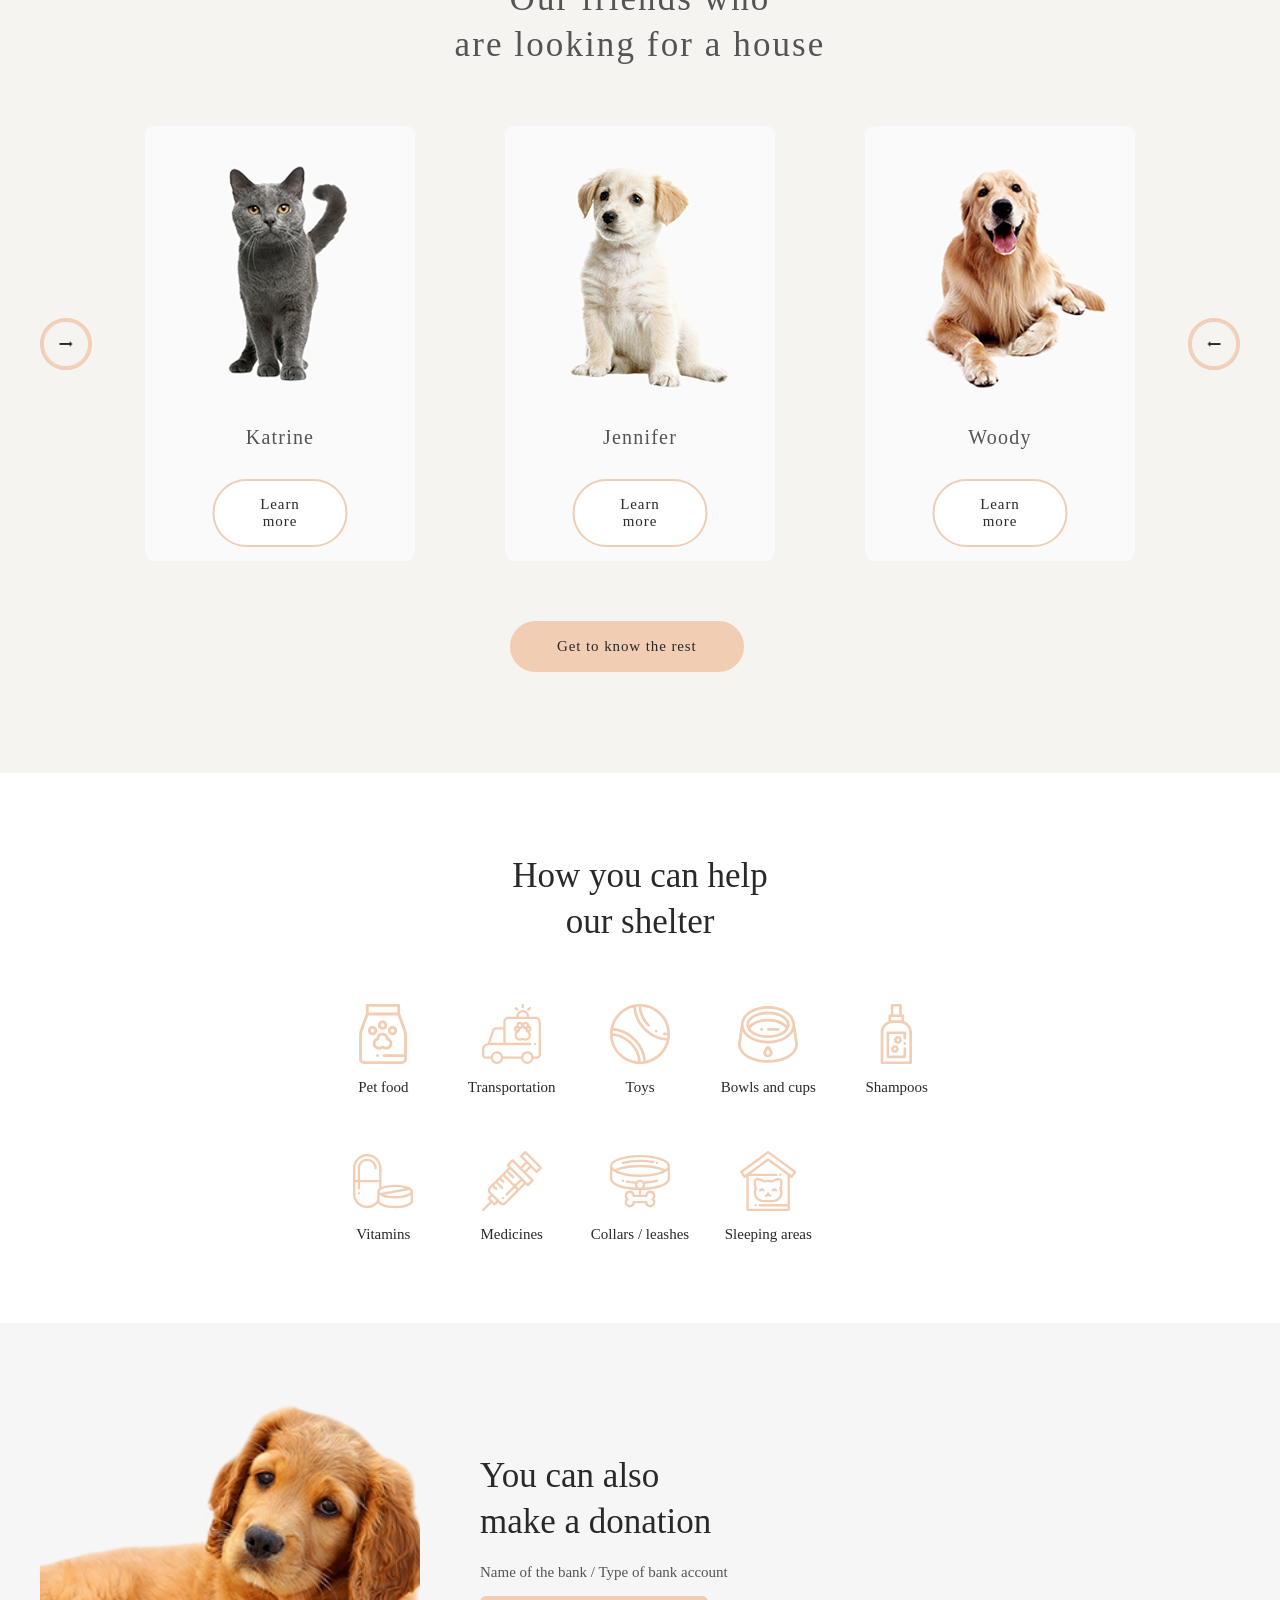
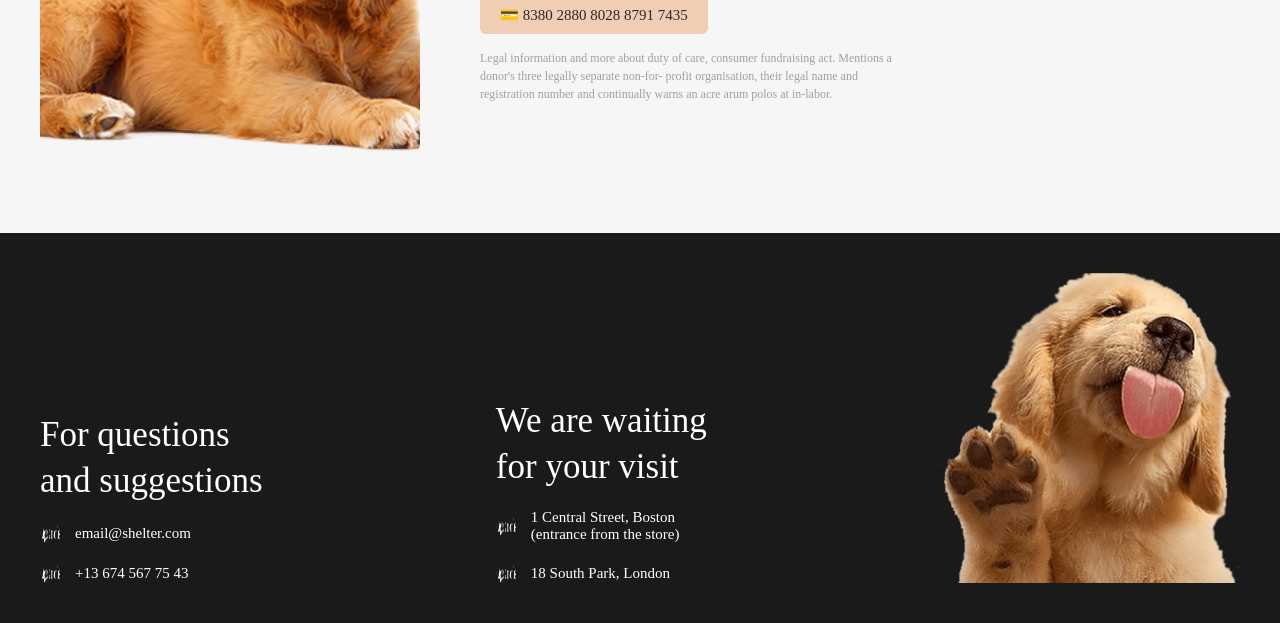
==== commit 17f97557: "Task 3 Part 2: Responsive design with media queries for 1280/768/320, burger button added" ====
--- a/index.html
+++ b/index.html
@@ -2,7 +2,7 @@
 <html lang="en">
 <head>
   <meta charset="UTF-8">
-  <meta name="viewport" content="width=1280">
+  <meta name="viewport" content="width=device-width, initial-scale=1.0">
   <title>Cozy House – Shelter for pets in Boston</title>
   <link rel="icon" href="assets/Logo.svg" type="image/svg+xml">
   <link rel="stylesheet" href="css/style.css">
@@ -35,6 +35,11 @@
             </li>
           </ul>
         </nav>
+        <button class="burger-btn" aria-label="Toggle menu">
+          <span class="burger-btn__line"></span>
+          <span class="burger-btn__line"></span>
+          <span class="burger-btn__line"></span>
+        </button>
       </div>
     </header>
 
--- a/css/style.css
+++ b/css/style.css
@@ -13,8 +13,9 @@
   font-family: 'Georgia', serif;
   font-size: 15px;
   color: #292929;
-  background-color: transparent;
-  min-width: 1280px;
+  background-color: white;
+  margin: 0;
+  padding: 0;
 }
 
 a {
@@ -154,10 +155,10 @@
   width: 100%;
   min-width: 1280px;
   height: 908px;
-  top: 0;
-  left: 0;
+  margin: 0;
+  padding: 0;
   background: radial-gradient(100% 215.42% at 0% 0%, #5B483A 0%, #262425 100%), #211F20;
-  background-size: cover;
+  background-size: 1280px 908px;
   background-position: center top;
   background-repeat: no-repeat;
 }
@@ -175,18 +176,108 @@
 
 .header {
   background-color: transparent;
-  padding-top: 30px;
+  position: absolute;
+  width: 100%;
+  min-width: 1280px;
+  top: 0;
+  left: 0;
+  z-index: 20;
+  padding: 0;
 }
 
 .header__inner {
-  display: flex;
-  align-items: center;
-  justify-content: space-between;
+  position: absolute;
   width: 1200px;
   height: 60px;
-  margin: 0 auto;
-  padding: 0;
-}
+  left: 50%;
+  top: 30px;
+  transform: translateX(-50%);
+  margin: 0;
+  padding: 0;
+  display: flex;
+  justify-content: space-between;
+  align-items: flex-start;
+}
+
+.logo {
+  position: relative;
+  display: flex;
+  flex-direction: column;
+  justify-content: flex-start;
+}
+
+.logo__title {
+  position: relative;
+  margin: 0;
+  font-size: 32px;
+  font-family: Georgia;
+  font-weight: 400;
+  line-height: 35.2px;
+  letter-spacing: 1.92px;
+  color: #F1CDB3;
+}
+
+.logo__subtitle {
+  position: relative;
+  margin-top: 10px;
+  margin-left: 4px;
+  font-size: 13px;
+  font-family: Arial;
+  font-weight: 400;
+  letter-spacing: 1.3px;
+  color: white;
+}
+
+.nav__list {
+  margin: 0;
+  padding: 0;
+  list-style: none;
+  display: flex;
+  gap: 35px;
+  align-items: flex-start;
+  margin-top: 16px;
+}
+
+.nav__item {
+  position: relative;
+}
+
+.nav__link--active {
+  color: #FAFAFA;
+  border-bottom: 3px solid #F1CDB3;
+  padding-bottom: 0;
+}
+
+.nav__link {
+  font-size: 15px;
+  font-family: Arial;
+  font-weight: 400;
+  line-height: 24px;
+  color: #CDCDCD;
+  padding-bottom: 0;
+  border-bottom: none;
+}
+
+/* Burger button styles */
+.burger-btn {
+  display: none;
+  flex-direction: column;
+  justify-content: space-between;
+  width: 30px;
+  height: 24px;
+  background: transparent;
+  border: none;
+  cursor: pointer;
+  padding: 0;
+}
+
+.burger-btn__line {
+  width: 100%;
+  height: 2px;
+  background-color: #F1CDB3;
+  display: block;
+}
+
 
 /* ===== PET CARD ===== */
 .card {
@@ -302,3 +393,65 @@
   object-fit: contain;
   align-self: flex-end;
 }
+
+/* ===== MEDIA QUERIES ===== */
+@media (max-width: 1279px) {
+  /* Tablet styles 768px */
+  body {
+    min-width: 768px;
+  }
+
+  .start-screen {
+    width: 100%;
+    min-width: 768px;
+  }
+
+  .header__inner {
+    width: 708px;
+    left: 50%;
+    transform: translateX(-50%);
+  }
+
+  .hero {
+    width: 708px;
+    left: 50%;
+    top: 180px;
+    transform: translateX(-50%);
+  }
+
+  .footer {
+    min-width: 768px;
+  }
+
+  .footer__inner {
+    width: 708px;
+  }
+}
+
+@media (max-width: 767px) {
+  /* Mobile styles 320px */
+  body {
+    min-width: 320px;
+  }
+
+  .start-screen {
+    min-width: 320px;
+  }
+
+  /* Hide navigation, show burger button */
+  .nav {
+    display: none;
+  }
+
+  .burger-btn {
+    display: flex;
+  }
+
+  .footer {
+    min-width: 320px;
+  }
+
+  .footer__inner {
+    width: 300px;
+  }
+}
--- a/css/main.css
+++ b/css/main.css
@@ -3,9 +3,11 @@
   position: absolute;
   width: 1200px;
   height: 728px;
-  left: 40px;
+  left: 50%;
   top: 180px;
-}
+  transform: translateX(-50%);
+}
+
 
 .hero__inner {
   position: relative;
@@ -368,3 +370,66 @@
   line-height: 1.5;
   max-width: 420px;
 }
+
+/* ===== MEDIA QUERIES (MAIN) ===== */
+@media (max-width: 1279px) {
+  /* Tablet 768px styles */
+  .about {
+    min-width: 768px;
+  }
+  .about__inner {
+    width: 708px;
+  }
+  .our-friends {
+    min-width: 768px;
+  }
+  .our-friends__inner {
+    width: 708px;
+  }
+  .help {
+    min-width: 768px;
+  }
+  .help__inner {
+    width: 708px;
+  }
+  .help__grid {
+    grid-template-columns: repeat(3, 1fr);
+  }
+  .in-addition {
+    min-width: 768px;
+  }
+  .in-addition__inner {
+    width: 708px;
+  }
+}
+
+@media (max-width: 767px) {
+  /* Mobile 320px styles */
+  .about {
+    min-width: 320px;
+  }
+  .about__inner {
+    width: 300px;
+  }
+  .our-friends {
+    min-width: 320px;
+  }
+  .our-friends__inner {
+    width: 300px;
+  }
+  .help {
+    min-width: 320px;
+  }
+  .help__inner {
+    width: 300px;
+  }
+  .help__grid {
+    grid-template-columns: repeat(2, 1fr);
+  }
+  .in-addition {
+    min-width: 320px;
+  }
+  .in-addition__inner {
+    width: 300px;
+  }
+}
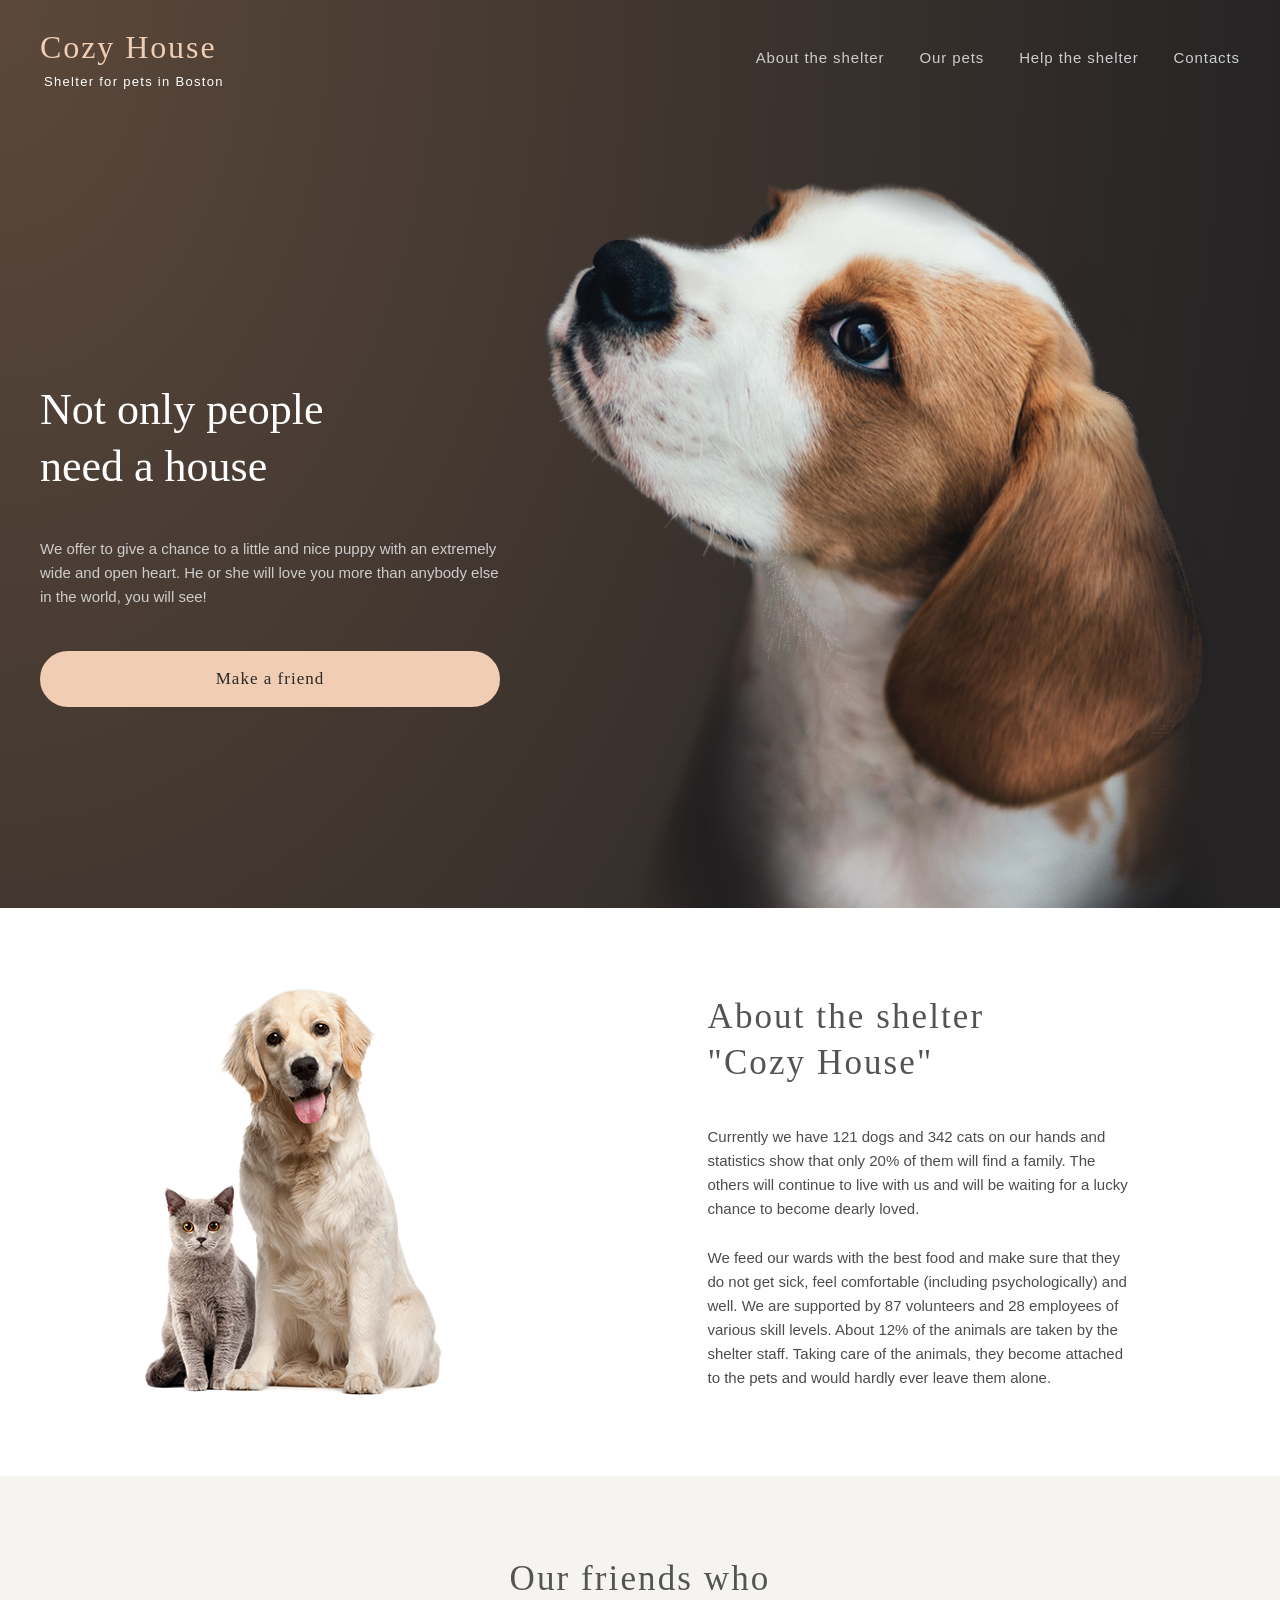
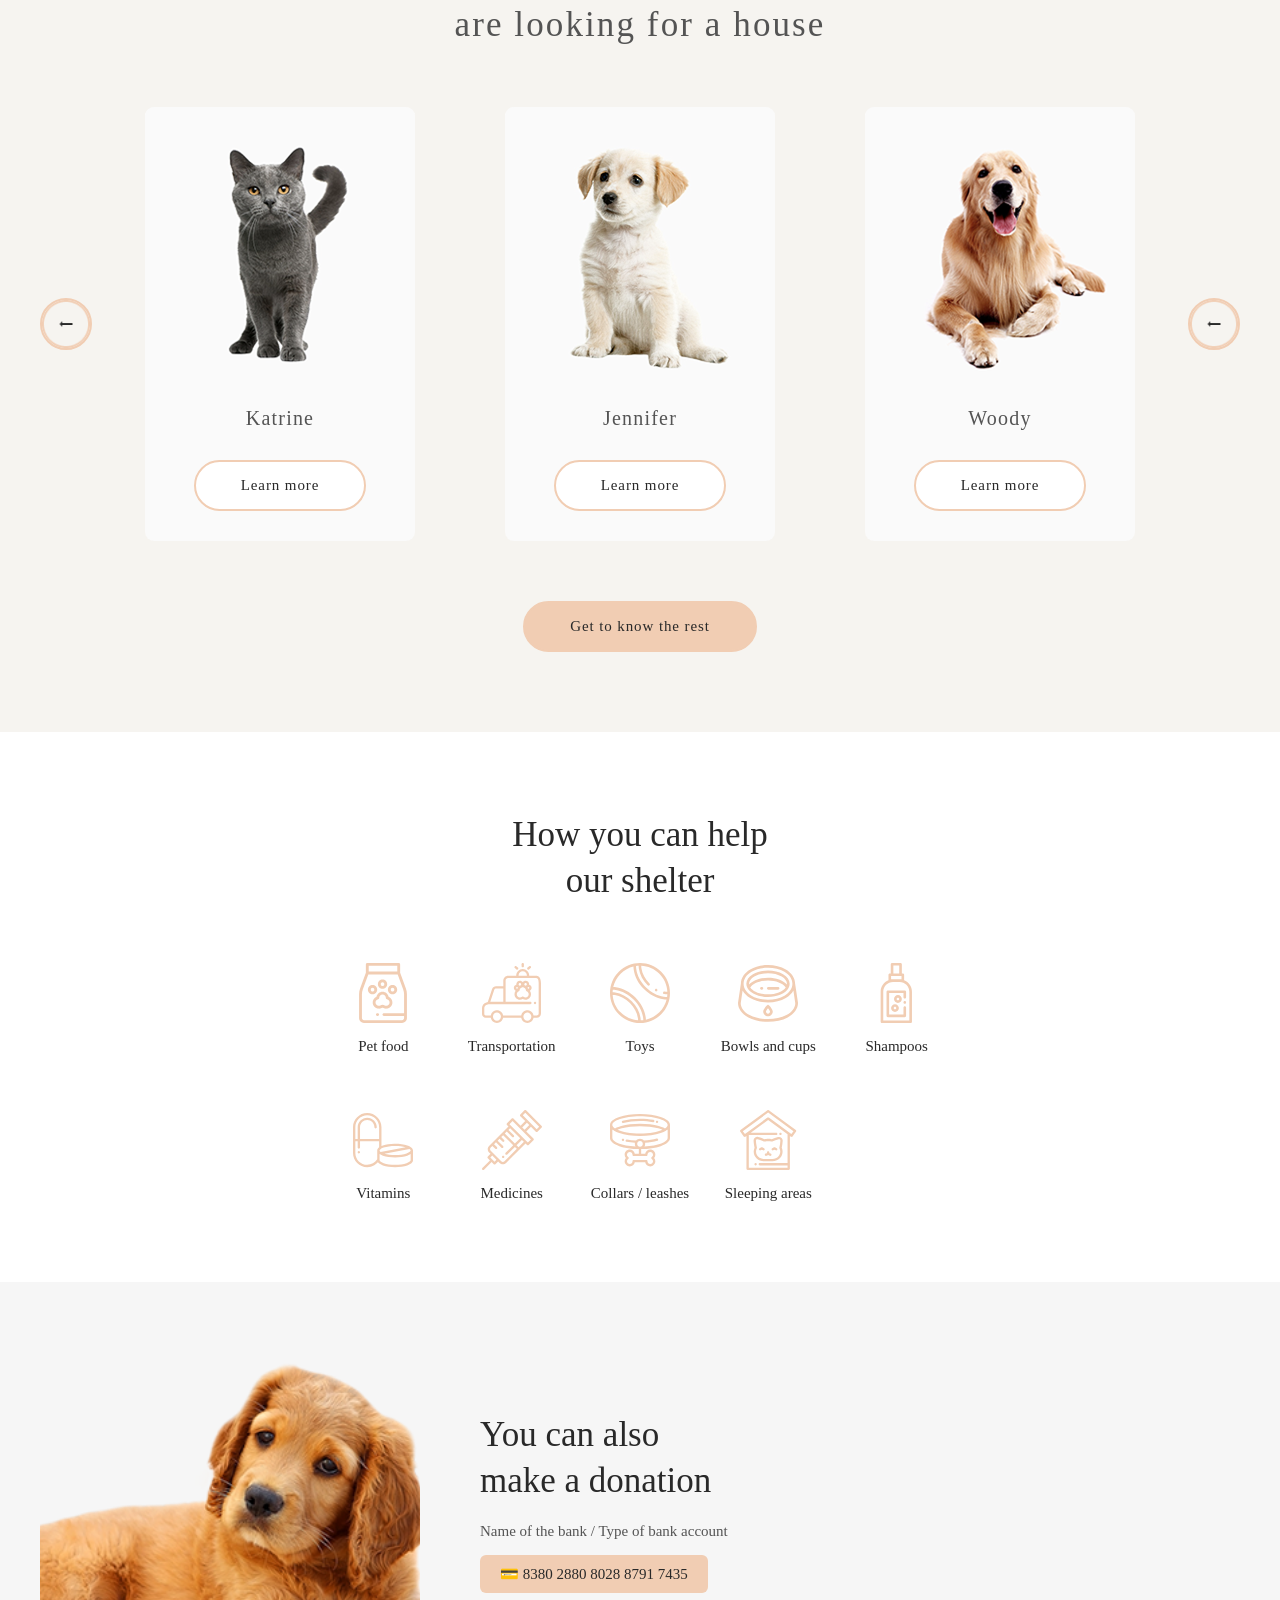
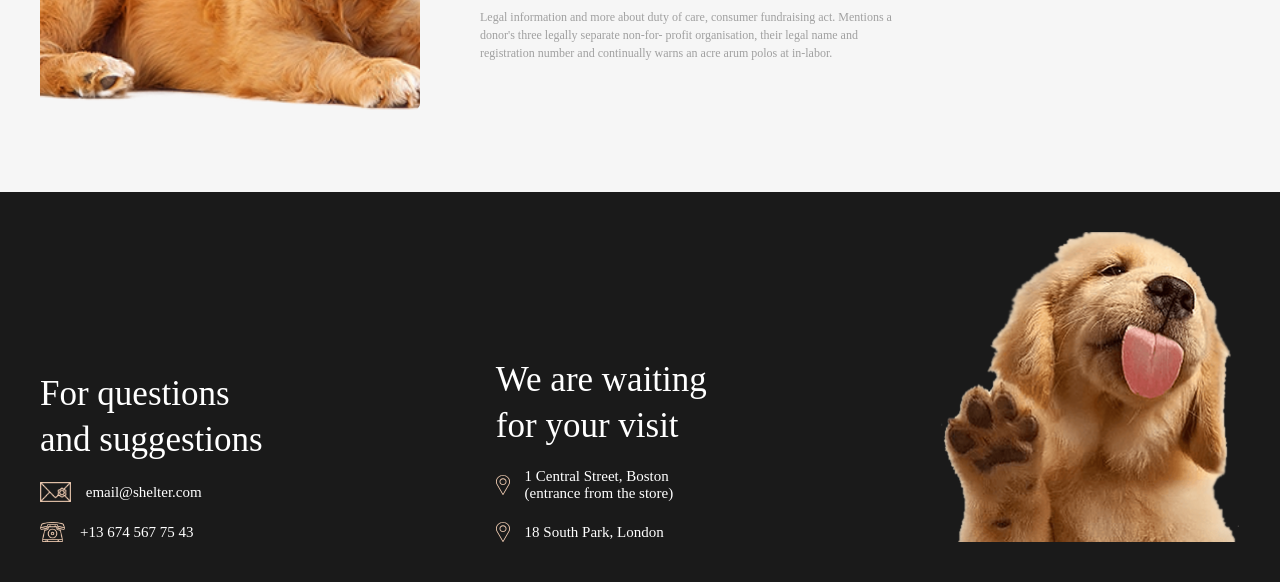
==== commit ccd8d797: "Update main footer icons" ====
--- a/index.html
+++ b/index.html
@@ -214,11 +214,11 @@
       <div class="footer__col">
         <h2 class="footer__heading">For questions<br>and suggestions</h2>
         <a href="mailto:email@shelter.com" class="footer__contact">
-          <img src="assets/list-item.png" alt="Email icon">
+          <img src="assets/mail.png" alt="Email icon">
           email@shelter.com
         </a>
         <a href="tel:+136745677543" class="footer__contact">
-          <img src="assets/list-item.png" alt="Phone icon">
+          <img src="assets/phone.png" alt="Phone icon">
           +13 674 567 75 43
         </a>
       </div>
@@ -230,7 +230,7 @@
           rel="noopener noreferrer"
           class="footer__contact"
         >
-          <img src="assets/list-item.png" alt="Location icon">
+          <img src="assets/pin.svg" alt="Location icon">
           1 Central Street, Boston<br>(entrance from the store)
         </a>
         <a
@@ -239,7 +239,7 @@
           rel="noopener noreferrer"
           class="footer__contact"
         >
-          <img src="assets/list-item.png" alt="Location icon">
+          <img src="assets/pin.svg" alt="Location icon">
           18 South Park, London
         </a>
       </div>
--- a/css/style.css
+++ b/css/style.css
@@ -153,32 +153,17 @@
 .start-screen {
   position: relative;
   width: 100%;
-  min-width: 1280px;
-  height: 908px;
-  margin: 0;
-  padding: 0;
+  margin: 0;
+  padding: 0;
+  height: auto;
+  transition: height 0.3s ease;
   background: radial-gradient(100% 215.42% at 0% 0%, #5B483A 0%, #262425 100%), #211F20;
-  background-size: 1280px 908px;
-  background-position: center top;
-  background-repeat: no-repeat;
-}
-
-.start-screen::before {
-  content: '';
-  position: absolute;
-  left: 50%;
-  top: 0;
-  transform: translateX(-50%);
-  width: 1280px;
-  height: 100%;
-  background: url('../assets/start-screen-gradient-background.png') center top / 1280px 908px no-repeat;
 }
 
 .header {
   background-color: transparent;
   position: absolute;
   width: 100%;
-  min-width: 1280px;
   top: 0;
   left: 0;
   z-index: 20;
@@ -186,14 +171,9 @@
 }
 
 .header__inner {
-  position: absolute;
   width: 1200px;
-  height: 60px;
-  left: 50%;
-  top: 30px;
-  transform: translateX(-50%);
-  margin: 0;
-  padding: 0;
+  margin: 0 auto;
+  padding-top: 30px;
   display: flex;
   justify-content: space-between;
   align-items: flex-start;
@@ -310,19 +290,17 @@
   display: flex;
   flex-direction: column;
   align-items: center;
+  padding: 30px 0;
+  gap: 30px;
 }
 
 .card__name {
-  position: absolute;
   font-size: 20px;
   font-weight: 400;
   font-family: Georgia;
   letter-spacing: 1.2px;
   color: #545454;
   margin: 0;
-  left: 50%;
-  transform: translateX(-50%);
-  top: 300px;
 }
 
 .card__breed {
@@ -330,10 +308,6 @@
 }
 
 .card__body .btn--outline {
-  position: absolute;
-  left: 50%;
-  transform: translateX(-50%);
-  top: 353px;
   background-color: #fff;
   border: 2px solid #F1CDB3;
 }
@@ -341,7 +315,6 @@
 /* ===== FOOTER ===== */
 .footer {
   width: 100%;
-  min-width: 1280px;
   background-color: #1a1a1a;
 }
 
@@ -383,9 +356,9 @@
 }
 
 .footer__contact img {
-  width: 20px;
+  width: auto;
   height: 20px;
-  filter: invert(1);
+  flex-shrink: 0;
 }
 
 .footer__img {
@@ -397,45 +370,32 @@
 /* ===== MEDIA QUERIES ===== */
 @media (max-width: 1279px) {
   /* Tablet styles 768px */
-  body {
-    min-width: 768px;
-  }
-
-  .start-screen {
-    width: 100%;
-    min-width: 768px;
-  }
-
   .header__inner {
     width: 708px;
-    left: 50%;
-    transform: translateX(-50%);
-  }
-
-  .hero {
-    width: 708px;
-    left: 50%;
-    top: 180px;
-    transform: translateX(-50%);
-  }
-
-  .footer {
-    min-width: 768px;
   }
 
   .footer__inner {
     width: 708px;
+    flex-wrap: wrap;
+    justify-content: space-between;
+    align-items: flex-start;
+    row-gap: 60px;
+  }
+
+  .footer__col {
+    width: 278px;
+  }
+
+  .footer__img {
+    align-self: center;
+    margin: 0 auto;
   }
 }
 
 @media (max-width: 767px) {
   /* Mobile styles 320px */
-  body {
-    min-width: 320px;
-  }
-
-  .start-screen {
-    min-width: 320px;
+  .header__inner {
+    width: 300px;
   }
 
   /* Hide navigation, show burger button */
@@ -447,11 +407,26 @@
     display: flex;
   }
 
-  .footer {
-    min-width: 320px;
-  }
-
   .footer__inner {
     width: 300px;
-  }
-}
+    flex-direction: column;
+    align-items: center;
+    gap: 40px;
+  }
+
+  .footer__col {
+    width: 100%;
+    align-items: center;
+    text-align: center;
+  }
+
+  .footer__heading {
+    font-size: 25px;
+    line-height: 32.5px;
+    letter-spacing: 1.5px;
+  }
+
+  .footer__img {
+    align-self: center;
+  }
+}
--- a/css/main.css
+++ b/css/main.css
@@ -1,34 +1,25 @@
 /* ===== HERO (Not only) ===== */
 .hero {
-  position: absolute;
   width: 1200px;
-  height: 728px;
-  left: 50%;
-  top: 180px;
-  transform: translateX(-50%);
-}
-
+  margin: 0 auto;
+  display: flex;
+  justify-content: space-between;
+  align-items: center;
+  padding-top: 180px;
+}
 
 .hero__inner {
-  position: relative;
-  width: 100%;
-  height: 100%;
+  width: 100%;
+  display: flex;
+  justify-content: space-between;
+  align-items: center;
 }
 
 .hero__content {
-  position: absolute;
   width: 460px;
-  height: 322px;
-  left: 0;
-  top: 163px;
 }
 
 .hero__title {
-  position: absolute;
-  width: 310px;
-  left: 0;
-  top: 0;
-  margin: 0;
   font-family: Georgia;
   font-style: normal;
   font-weight: 400;
@@ -37,14 +28,10 @@
   display: flex;
   align-items: center;
   color: #FFFFFF;
+  margin: 0 0 42px 0;
 }
 
 .hero__text {
-  position: absolute;
-  width: 460px;
-  left: 0;
-  top: 156px;
-  margin: 0;
   font-family: Arial;
   font-style: normal;
   font-weight: 400;
@@ -53,12 +40,10 @@
   display: flex;
   align-items: center;
   color: #CDCDCD;
+  margin: 0 0 42px 0;
 }
 
 .hero__content .btn--primary {
-  position: absolute;
-  left: 0;
-  top: 270px;
   padding: 15px 45px;
   display: flex;
   flex-direction: column;
@@ -70,11 +55,7 @@
 }
 
 .hero__img {
-  position: absolute;
   width: 698px;
-  height: 728px;
-  left: 502px;
-  top: 0;
   flex-shrink: 0;
   object-fit: contain;
   display: block;
@@ -86,44 +67,31 @@
 
 /* ===== ABOUT ===== */
 .about {
-  position: relative;
-  width: 100%;
-  min-width: 1280px;
-  height: 588px;
+  width: 100%;
   background-color: #fff;
+  padding: 80px 0;
+  transition: padding 0.3s ease;
 }
 
 .about__inner {
-  position: absolute;
   width: 1200px;
-  height: 408px;
-  left: 50%;
-  transform: translateX(-50%);
-  top: 80px;
+  margin: 0 auto;
+  display: flex;
+  justify-content: space-around;
+  align-items: center;
+  gap: 60px;
 }
 
 .about__img {
-  position: absolute;
   width: 300px;
-  height: 408px;
-  left: 175px;
-  top: 0;
   object-fit: cover;
 }
 
 .about__content {
-  position: absolute;
   width: 430px;
-  height: 380px;
-  left: 595px;
-  top: 14px;
 }
 
 .about__title {
-  position: absolute;
-  width: 370px;
-  left: 0;
-  top: 0;
   font-family: Georgia;
   font-style: normal;
   font-weight: 400;
@@ -131,54 +99,41 @@
   line-height: 45.5px;
   letter-spacing: 2.1px;
   color: #545454;
-  margin: 0;
+  margin: 0 0 40px 0;
 }
 
 .about__text {
-  position: absolute;
-  width: 430px;
   font-family: Arial;
   font-style: normal;
   font-weight: 400;
   font-size: 15px;
   line-height: 24px;
   color: #4C4C4C;
-  margin: 0;
-}
-
-.about__text:nth-of-type(1) {
-  left: 0;
-  top: 115px;
+  margin: 0 0 25px 0;
 }
 
 .about__text:nth-of-type(2) {
-  left: 0;
-  top: 236px;
+  margin-bottom: 0;
 }
 
 /* ===== OUR FRIENDS ===== */
 .our-friends {
-  position: relative;
-  width: 100%;
-  min-width: 1280px;
-  height: 877px;
+  width: 100%;
   background-color: #f6f4f0;
+  padding: 80px 0;
+  transition: padding 0.3s ease;
 }
 
 .our-friends__inner {
-  position: absolute;
   width: 1200px;
-  height: 697px;
-  left: 50%;
-  transform: translateX(-50%);
-  top: 80px;
+  margin: 0 auto;
+  display: flex;
+  flex-direction: column;
+  align-items: center;
+  gap: 60px;
 }
 
 .our-friends__title {
-  position: absolute;
-  width: 400px;
-  left: 400px;
-  top: 0;
   font-family: Georgia;
   font-style: normal;
   font-weight: 400;
@@ -191,14 +146,11 @@
 }
 
 .our-friends__slider {
-  position: absolute;
-  width: 1200px;
-  height: 435px;
-  left: 0;
-  top: 150px;
+  width: 100%;
   display: flex;
   align-items: center;
   justify-content: space-between;
+  gap: 30px;
 }
 
 .slider-btn {
@@ -213,56 +165,30 @@
   cursor: pointer;
   transition: background-color 0.3s;
   flex-shrink: 0;
-  position: absolute;
 }
 
 .slider-btn:hover {
   background-color: #f1cdb3;
 }
 
-.slider-btn--prev {
-  left: 0;
-  top: 192px;
-}
-
-.slider-btn--prev img {
-  transform: rotate(180deg);
-}
-
-.slider-btn--next {
-  right: 0;
-  top: 192px;
-}
-
 .our-friends__grid {
-  position: absolute;
-  width: 100%;
-  height: 100%;
-  left: 0;
-  top: 0;
   display: flex;
   justify-content: center;
   align-items: center;
   gap: 90px;
+  flex: 1;
 }
 
 .our-friends__grid .card {
   width: 270px;
-  height: 435px;
-  position: relative;
-}
-
-.our-friends__inner .btn--primary {
-  position: absolute;
-  left: 470px;
-  top: 645px;
+  flex-shrink: 0;
 }
 
 /* ===== HELP ===== */
 .help {
   width: 100%;
-  min-width: 1280px;
   background-color: #fff;
+  transition: padding 0.3s ease;
 }
 
 .help__inner {
@@ -312,8 +238,8 @@
 /* ===== IN ADDITION ===== */
 .in-addition {
   width: 100%;
-  min-width: 1280px;
   background-color: #f6f6f6;
+  transition: padding 0.3s ease;
 }
 
 .in-addition__inner {
@@ -374,62 +300,158 @@
 /* ===== MEDIA QUERIES (MAIN) ===== */
 @media (max-width: 1279px) {
   /* Tablet 768px styles */
-  .about {
-    min-width: 768px;
-  }
+  .hero {
+    width: 708px;
+    flex-direction: column;
+    align-items: flex-end;
+    padding-top: 150px;
+  }
+
+  .hero__inner {
+    flex-direction: column;
+    align-items: flex-start;
+    gap: 100px;
+  }
+
   .about__inner {
     width: 708px;
-  }
-  .our-friends {
-    min-width: 768px;
-  }
+    flex-direction: column-reverse;
+  }
+
   .our-friends__inner {
     width: 708px;
   }
-  .help {
-    min-width: 768px;
-  }
+
+  .our-friends__grid {
+    gap: 40px;
+  }
+
   .help__inner {
     width: 708px;
   }
+
   .help__grid {
     grid-template-columns: repeat(3, 1fr);
   }
-  .in-addition {
-    min-width: 768px;
-  }
+
   .in-addition__inner {
     width: 708px;
+    flex-direction: column-reverse;
   }
 }
 
 @media (max-width: 767px) {
   /* Mobile 320px styles */
+  .hero {
+    width: 300px;
+    padding-top: 150px;
+  }
+
+  .hero__content {
+    width: 100%;
+    text-align: center;
+    display: flex;
+    flex-direction: column;
+    align-items: center;
+  }
+
+  .hero__title {
+    font-size: 25px;
+    line-height: 32.5px;
+    letter-spacing: 1.5px;
+  }
+
+  .hero__img {
+    width: 260px;
+  }
+
   .about {
-    min-width: 320px;
-  }
+    padding: 42px 0;
+  }
+
   .about__inner {
     width: 300px;
   }
+
+  .about__title {
+    font-size: 25px;
+    line-height: 32.5px;
+    letter-spacing: 1.5px;
+    text-align: center;
+  }
+
+  .about__text {
+    text-align: justify;
+  }
+
+  .about__img {
+    width: 260px;
+  }
+
   .our-friends {
-    min-width: 320px;
-  }
+    padding: 42px 0;
+  }
+
   .our-friends__inner {
     width: 300px;
   }
+
+  .our-friends__title {
+    font-size: 25px;
+    line-height: 32.5px;
+    letter-spacing: 1.5px;
+  }
+
+  .our-friends__grid {
+    display: flex;
+    justify-content: center;
+  }
+
   .help {
-    min-width: 320px;
-  }
+    padding: 42px 0;
+  }
+
   .help__inner {
     width: 300px;
   }
+
+  .help__title {
+    font-size: 25px;
+    line-height: 32.5px;
+    letter-spacing: 1.5px;
+  }
+
   .help__grid {
     grid-template-columns: repeat(2, 1fr);
   }
+
   .in-addition {
-    min-width: 320px;
-  }
+    padding: 42px 0;
+  }
+
   .in-addition__inner {
     width: 300px;
   }
-}
+
+  .in-addition__title {
+    font-size: 25px;
+    line-height: 32.5px;
+    letter-spacing: 1.5px;
+    text-align: center;
+  }
+
+  .in-addition__content {
+    display: flex;
+    flex-direction: column;
+    align-items: center;
+  }
+
+  .in-addition__subtitle {
+    text-align: center;
+    letter-spacing: 0.9px;
+  }
+
+  .in-addition__legal {
+    text-align: justify;
+  }
+}
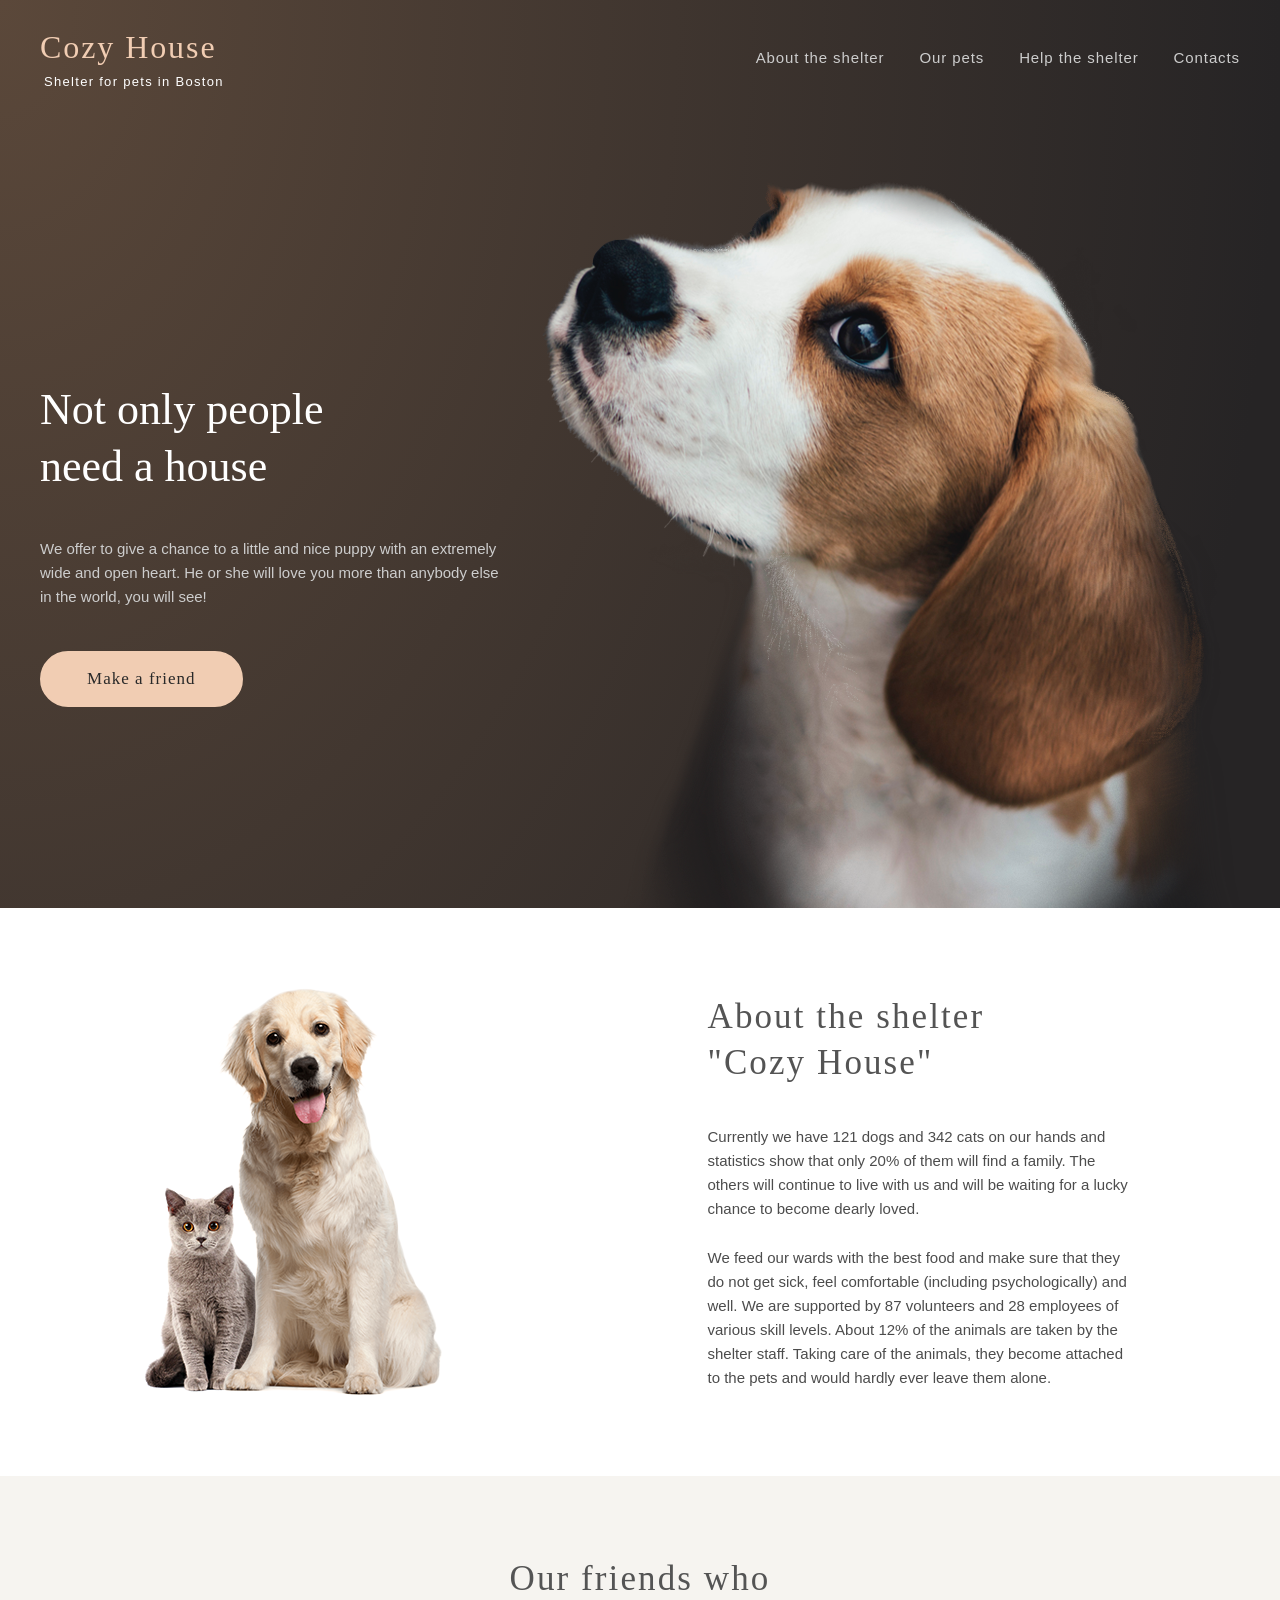
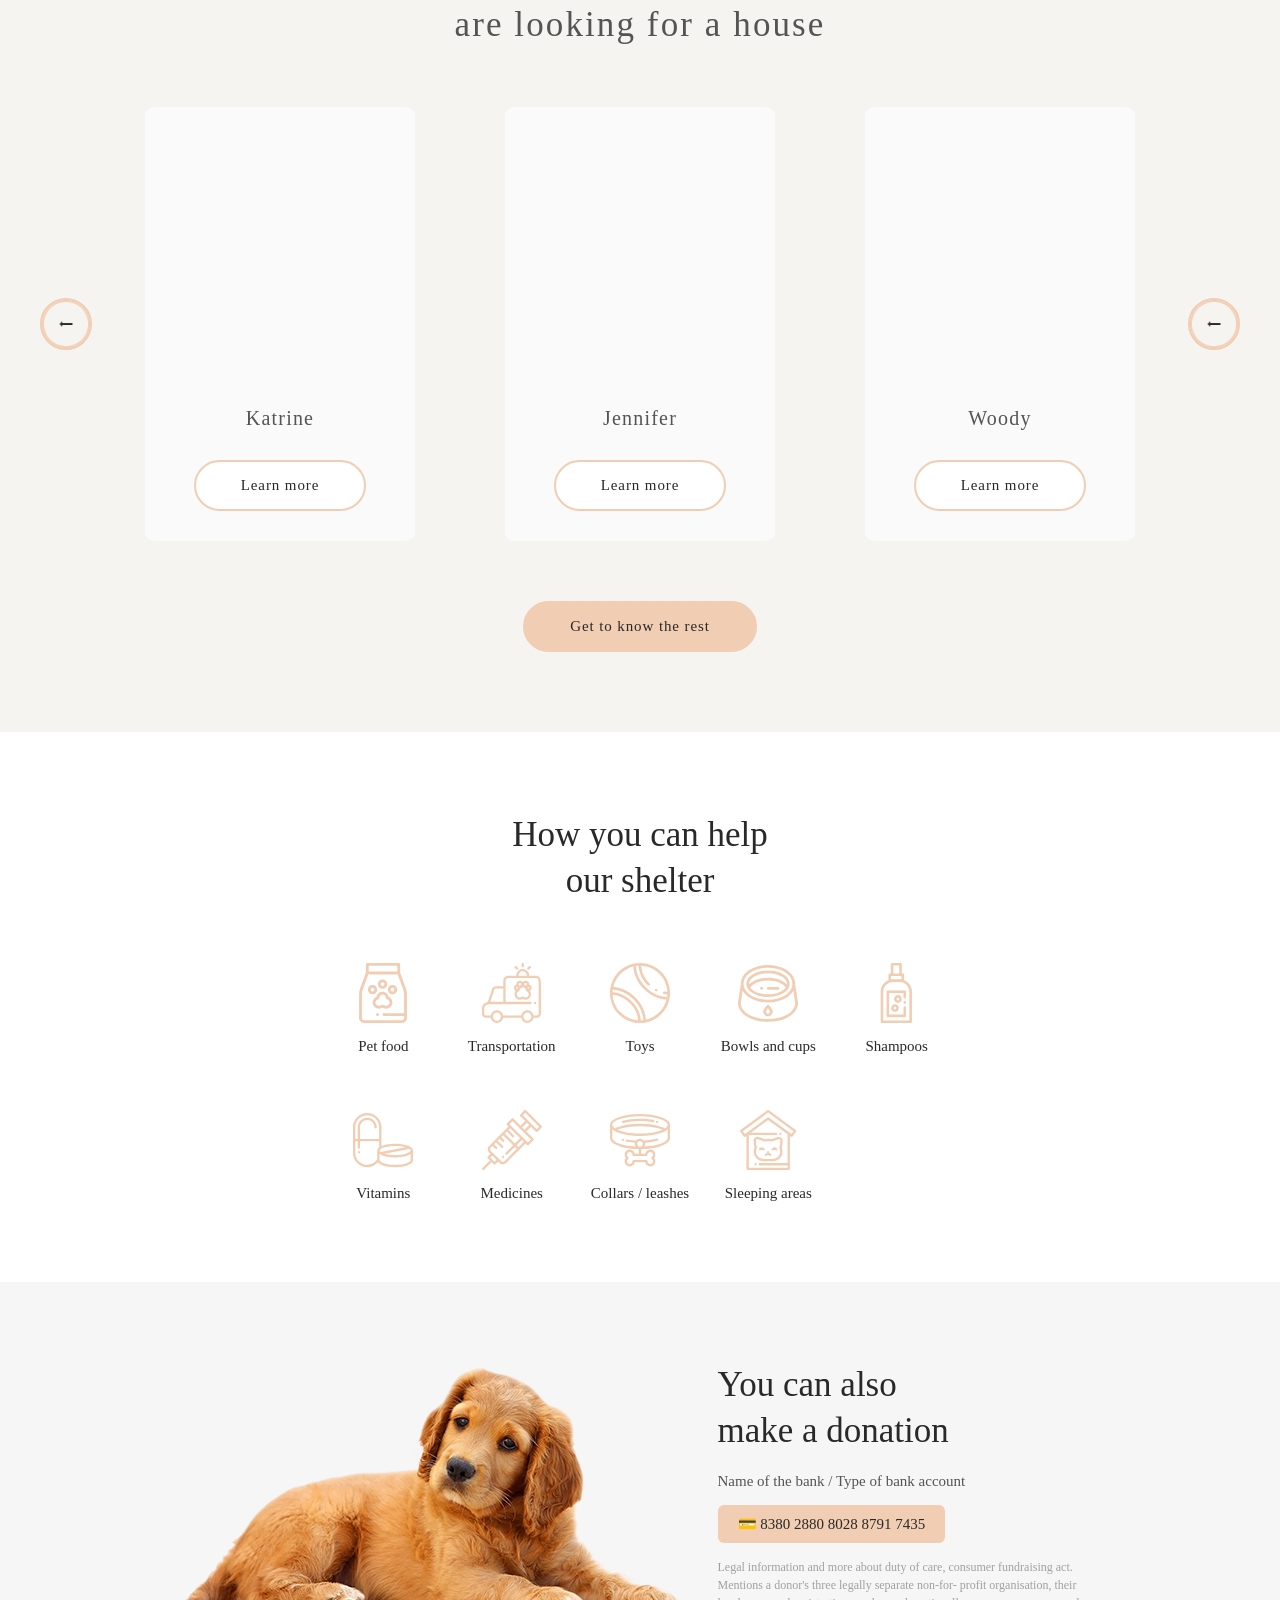
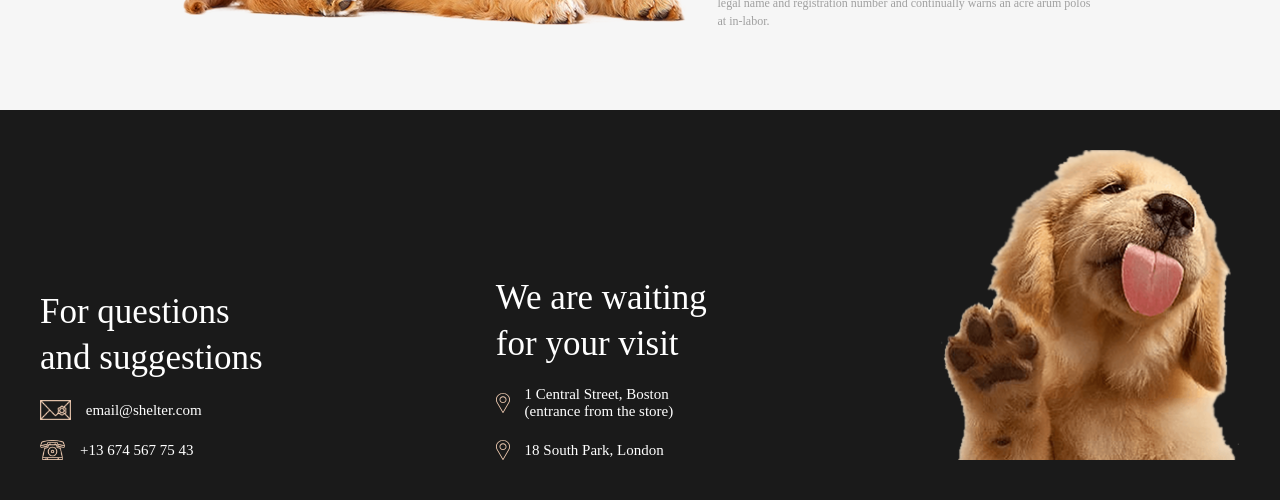
==== commit bd2dbc9f: "feat: stage 1 setup - add pets.json and initialize JS module structure" ====
--- a/index.html
+++ b/index.html
@@ -251,6 +251,6 @@
     </div>
   </footer>
 
-  <script src="js/index.js"></script>
+  <script type="module" src="js/index.js"></script>
 </body>
 </html>
--- a/css/style.css
+++ b/css/style.css
@@ -3,6 +3,11 @@
   box-sizing: border-box;
   margin: 0;
   padding: 0;
+}
+
+html, body {
+  overflow-x: hidden;
+  width: 100%;
 }
 
 html {
@@ -429,4 +434,4 @@
   .footer__img {
     align-self: center;
   }
-}
+}
--- a/css/main.css
+++ b/css/main.css
@@ -45,8 +45,8 @@
 
 .hero__content .btn--primary {
   padding: 15px 45px;
-  display: flex;
-  flex-direction: column;
+  display: inline-flex;
+  /* flex-direction: column; */
   align-items: center;
   gap: 10px;
   font-size: 17px;
@@ -245,23 +245,26 @@
 .in-addition__inner {
   display: flex;
   align-items: center;
-  gap: 60px;
+  justify-content: flex-start;
+  gap: 30px;
   padding-top: 80px;
   padding-bottom: 80px;
-  width: 1200px;
+  width: 915px;
   margin: 0 auto;
 }
 
 .in-addition__img {
-  width: 380px;
-  height: 350px;
-  object-fit: cover;
+  width: 505px;
+  max-width: 505px;
+  height: auto;
+  object-fit: contain;
   border-radius: 9px;
   flex-shrink: 0;
 }
 
 .in-addition__content {
-  max-width: 540px;
+  width: 380px;
+  flex: 0 0 380px;
 }
 
 .in-addition__title {
@@ -335,8 +338,12 @@
   }
 
   .in-addition__inner {
-    width: 708px;
-    flex-direction: column-reverse;
+    width: calc(708px + (100vw - 768px) * 207 / 512);
+    gap: calc(28px + (100vw - 768px) * 2 / 512);
+  }
+
+  .in-addition__img {
+    width: calc(300px + (100vw - 768px) * 205 / 512);
   }
 }
 
@@ -431,6 +438,9 @@
 
   .in-addition__inner {
     width: 300px;
+    flex-direction: column-reverse;
+    justify-content: flex-start;
+    gap: 30px;
   }
 
   .in-addition__title {
@@ -444,6 +454,8 @@
     display: flex;
     flex-direction: column;
     align-items: center;
+    width: 100%;
+    max-width: 100%;
   }
 
   .in-addition__subtitle {
@@ -451,6 +463,10 @@
     letter-spacing: 0.9px;
   }
 
+  .in-addition__img {
+    width: calc(260px + (100vw - 320px) * 40 / 448);
+  }
+
   .in-addition__legal {
     text-align: justify;
   }
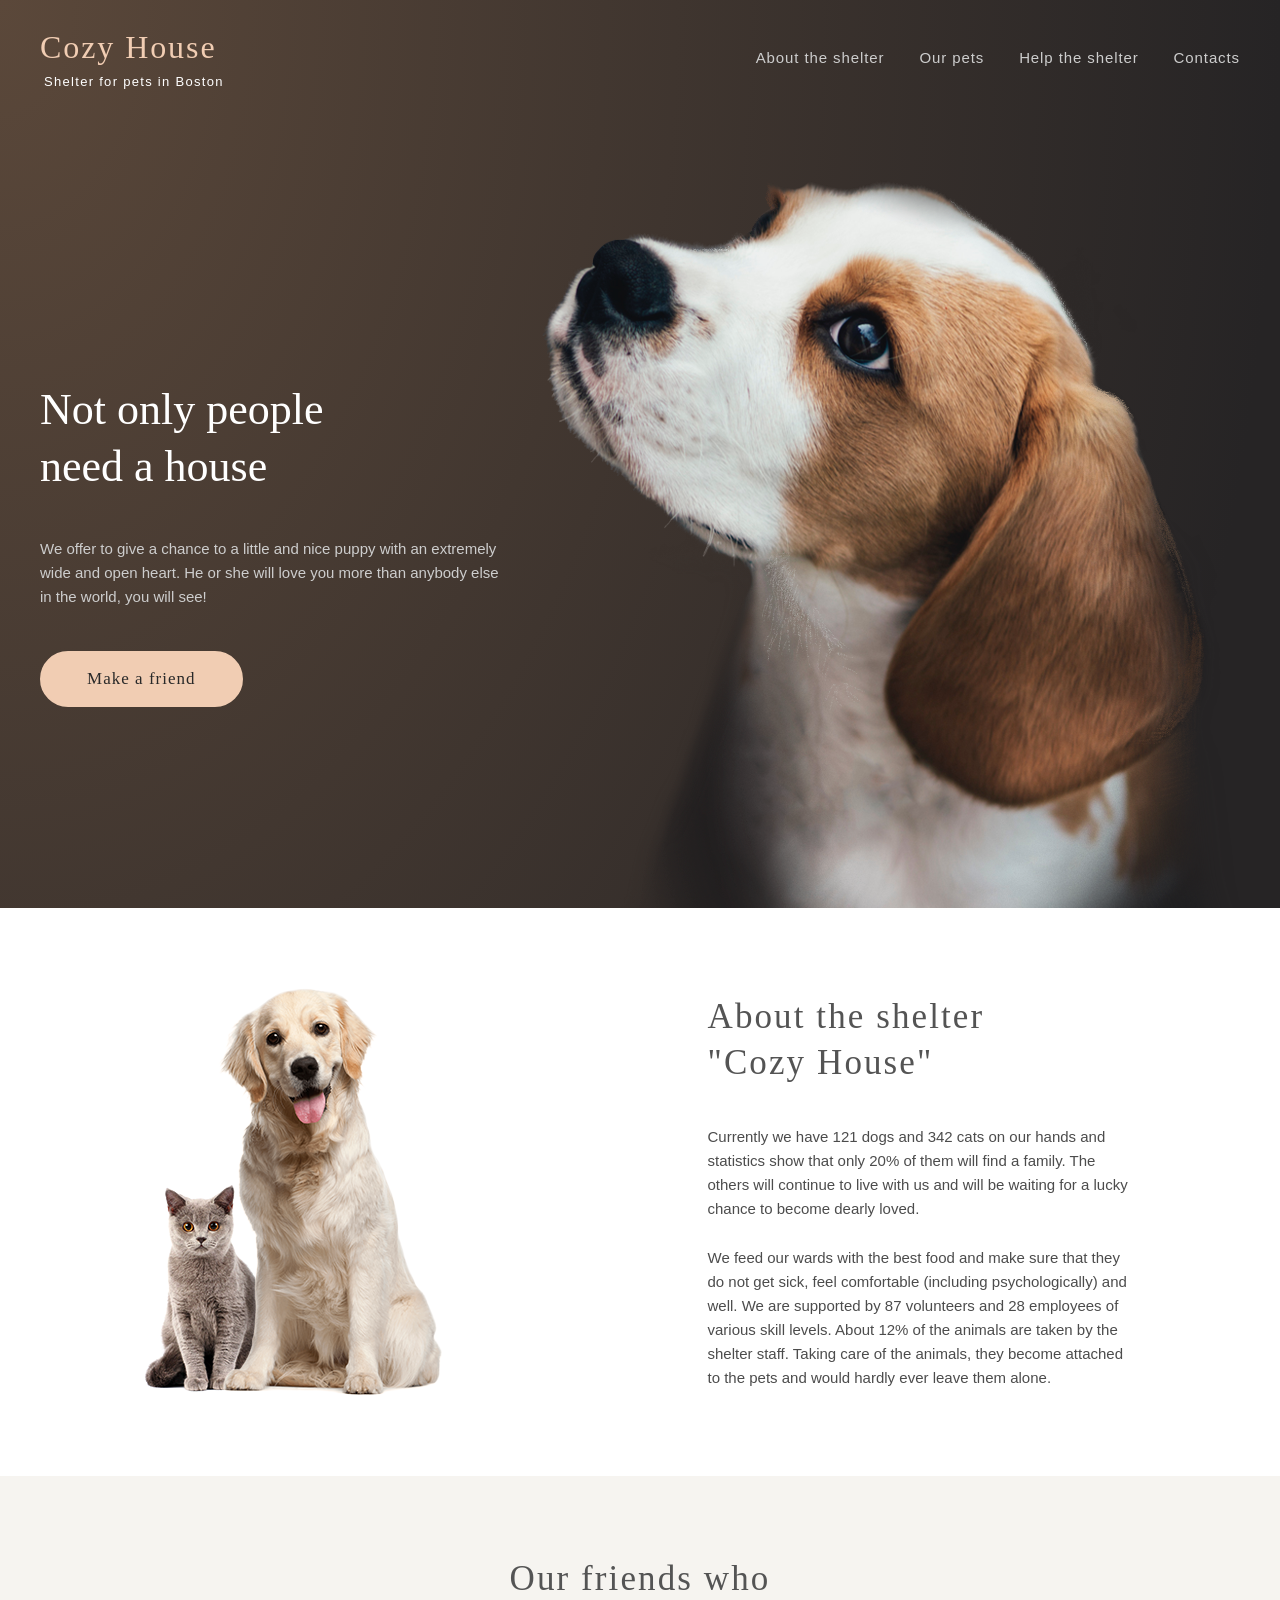
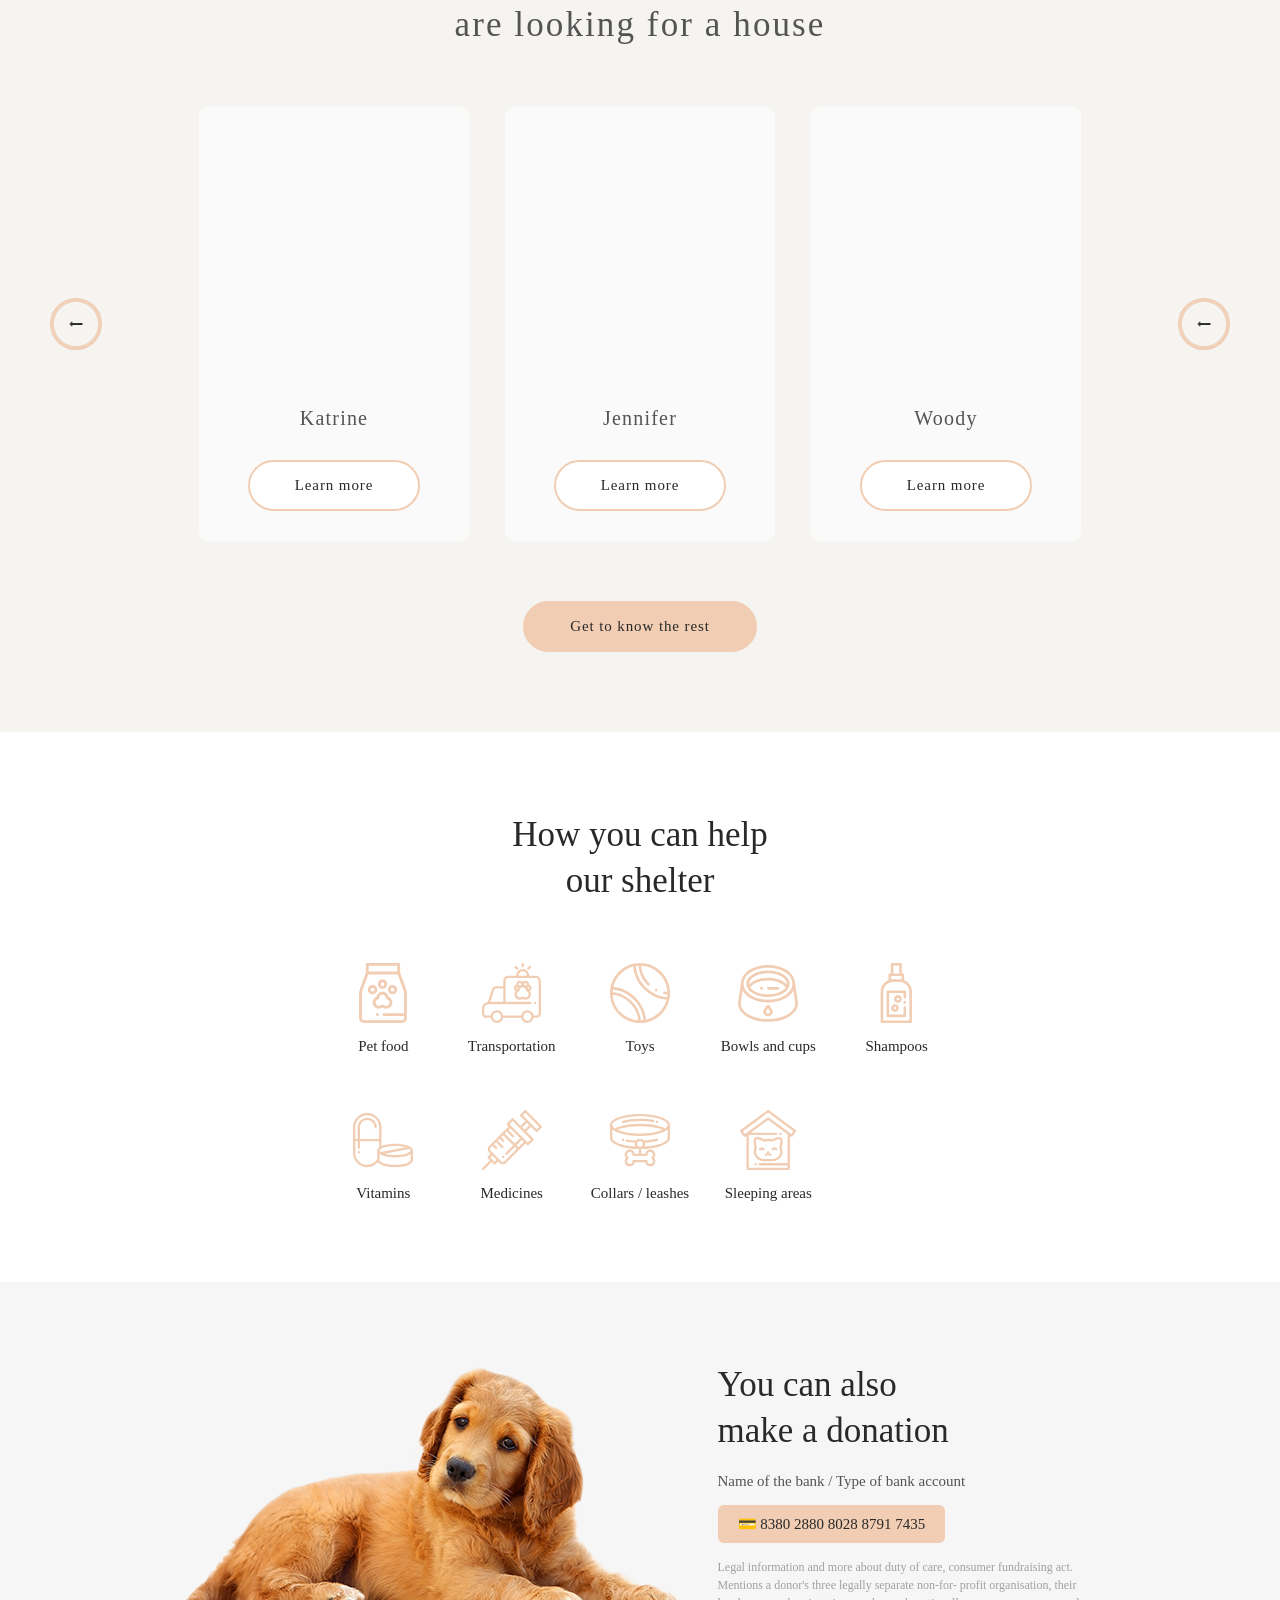
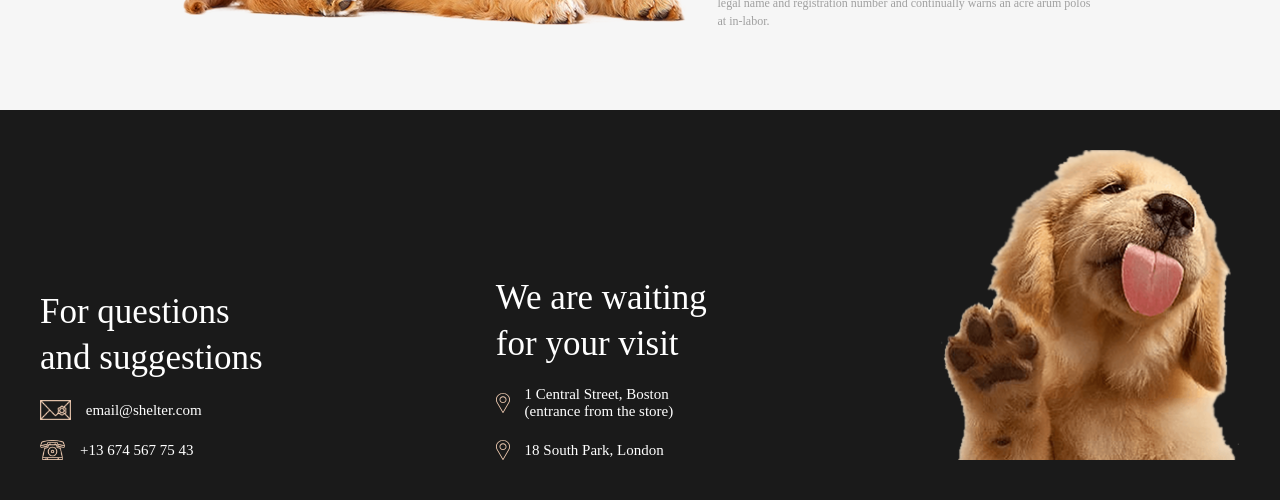
==== commit 1643bd35: "chore: doc modal and menu" ====
--- a/index.html
+++ b/index.html
@@ -20,6 +20,7 @@
           <span class="logo__subtitle">Shelter for pets in Boston</span>
         </a>
         <nav class="nav" aria-label="Main navigation">
+          <button class="nav__close" aria-label="Close menu">×</button>
           <ul class="nav__list">
             <li class="nav__item">
               <a href="#" class="nav__link nav__link--active" aria-current="page">About the shelter</a>
@@ -102,30 +103,30 @@
           </button>
           <div class="our-friends__grid">
             <!-- Card 1 -->
-            <article class="card">
+            <article class="card" data-pet-id="katrine">
               <img src="assets/pets-katrine.png" alt="Katrine – British Shorthair cat" class="card__img">
               <div class="card__body">
                 <h3 class="card__name">Katrine</h3>
                 <p class="card__breed">Cat · British Shorthair</p>
-                <a href="#" class="btn btn--outline">Learn more</a>
+                <button type="button" class="btn btn--outline" data-pet-id="katrine">Learn more</button>
               </div>
             </article>
             <!-- Card 2 -->
-            <article class="card">
+            <article class="card" data-pet-id="jennifer">
               <img src="assets/pets-jennifer.png" alt="Jennifer – Labrador dog" class="card__img">
               <div class="card__body">
                 <h3 class="card__name">Jennifer</h3>
                 <p class="card__breed">Dog · Labrador</p>
-                <a href="#" class="btn btn--outline">Learn more</a>
+                <button type="button" class="btn btn--outline" data-pet-id="jennifer">Learn more</button>
               </div>
             </article>
             <!-- Card 3 -->
-            <article class="card">
+            <article class="card" data-pet-id="woody">
               <img src="assets/pets-woody.png" alt="Woody – Golden Retriever dog" class="card__img">
               <div class="card__body">
                 <h3 class="card__name">Woody</h3>
                 <p class="card__breed">Dog · Golden Retriever</p>
-                <a href="#" class="btn btn--outline">Learn more</a>
+                <button type="button" class="btn btn--outline" data-pet-id="woody">Learn more</button>
               </div>
             </article>
           </div>
--- a/css/style.css
+++ b/css/style.css
@@ -64,6 +64,15 @@
 }
 
 /* ===== NAV ===== */
+.nav {
+  display: flex;
+  align-items: center;
+}
+
+.nav__close {
+  display: none;
+}
+
 .nav__list {
   display: flex;
   gap: 35px;
--- a/css/main.css
+++ b/css/main.css
@@ -150,7 +150,8 @@
   display: flex;
   align-items: center;
   justify-content: space-between;
-  gap: 30px;
+  gap: 24px;
+  padding: 0 10px;
 }
 
 .slider-btn {
@@ -175,13 +176,44 @@
   display: flex;
   justify-content: center;
   align-items: center;
-  gap: 90px;
+  gap: 36px;
   flex: 1;
+  min-width: 0;
 }
 
 .our-friends__grid .card {
   width: 270px;
   flex-shrink: 0;
+}
+
+@media (max-width: 1279px) {
+  .our-friends__slider {
+    gap: 20px;
+  }
+
+  .our-friends__grid {
+    gap: 28px;
+  }
+}
+
+@media (max-width: 767px) {
+  .our-friends__slider {
+    justify-content: center;
+    gap: 16px;
+  }
+
+  .slider-btn {
+    width: 44px;
+    height: 44px;
+  }
+
+  .our-friends__grid {
+    gap: 18px;
+  }
+
+  .our-friends__grid .card {
+    width: 220px;
+  }
 }
 
 /* ===== HELP ===== */
@@ -471,3 +503,360 @@
     text-align: justify;
   }
 }
+
+/* ===== BURGER MENU & MOBILE NAV ===== */
+.nav-overlay {
+  display: none;
+  position: fixed;
+  top: 0;
+  left: 0;
+  right: 0;
+  bottom: 0;
+  background-color: rgba(0, 0, 0, 0.5);
+  z-index: 99;
+  opacity: 0;
+  transition: opacity 0.3s ease-in-out;
+}
+
+.nav-overlay--visible {
+  display: block;
+  opacity: 1;
+}
+
+.burger-btn {
+  display: none;
+  flex-direction: column;
+  justify-content: center;
+  align-items: center;
+  width: 30px;
+  height: 30px;
+  background: none;
+  border: none;
+  cursor: pointer;
+  padding: 0;
+  z-index: 101;
+  transition: transform 0.3s ease-in-out;
+}
+
+.burger-btn__line {
+  display: block;
+  width: 100%;
+  height: 2px;
+  background-color: #292929;
+  margin: 4px 0;
+  transition: background-color 0.3s ease-in-out;
+}
+
+.header:not(.pets-header) .burger-btn__line {
+  background-color: #F1CDB3;
+}
+
+.burger-btn--open {
+  transform: rotate(90deg);
+}
+
+/* Tablet and Mobile breakpoints */
+@media (max-width: 1279px) {
+  /* keep other tablet styles here */
+}
+
+@media (max-width: 767px) {
+  .burger-btn {
+    display: flex;
+  }
+  .nav {
+    position: fixed;
+    top: 60px;
+    left: 0;
+    right: 0;
+    bottom: 0;
+    width: 100%;
+    background-color: #FFFFFF;
+    display: flex;
+    flex-direction: column;
+    align-items: flex-start;
+    padding: 20px 15px;
+    z-index: 100;
+    transform: translateX(-100%);
+    opacity: 0;
+    transition: transform 0.3s ease-in-out, opacity 0.3s ease-in-out;
+    overflow-y: auto;
+  }
+
+  .nav--open {
+    transform: translateX(0);
+    opacity: 1;
+  }
+
+  .nav__list {
+    flex-direction: column;
+    width: 100%;
+  }
+
+  .nav__item {
+    width: 100%;
+    margin: 10px 0;
+  }
+
+  .nav__link {
+    display: block;
+    padding: 10px 15px;
+  }
+
+  .nav__close {
+    position: absolute;
+    top: 15px;
+    right: 15px;
+    background: none;
+    border: none;
+    font-size: 32px;
+    font-weight: 300;
+    color: #292929;
+    cursor: pointer;
+    padding: 0;
+    width: 30px;
+    height: 30px;
+    display: flex;
+    align-items: center;
+    justify-content: center;
+    transition: transform 0.2s ease;
+    z-index: 102;
+  }
+
+  .nav__close:hover {
+    transform: scale(1.2);
+  }
+}
+
+/* ===== CAROUSEL ANIMATIONS ===== */
+.our-friends__slider {
+  position: relative;
+}
+
+.our-friends__slider--animating {
+  overflow: hidden;
+}
+
+.slide-in-right {
+  animation: slideInRight 0.5s ease-in-out forwards;
+}
+
+.slide-in-left {
+  animation: slideInLeft 0.5s ease-in-out forwards;
+}
+
+.slide-out-left {
+  animation: slideOutLeft 0.5s ease-in-out forwards;
+}
+
+.slide-out-right {
+  animation: slideOutRight 0.5s ease-in-out forwards;
+}
+
+@keyframes slideInRight {
+  from {
+    transform: translateX(100%);
+    opacity: 0;
+  }
+  to {
+    transform: translateX(0);
+    opacity: 1;
+  }
+}
+
+@keyframes slideInLeft {
+  from {
+    transform: translateX(-100%);
+    opacity: 0;
+  }
+  to {
+    transform: translateX(0);
+    opacity: 1;
+  }
+}
+
+@keyframes slideOutLeft {
+  from {
+    transform: translateX(0);
+    opacity: 1;
+  }
+  to {
+    transform: translateX(-100%);
+    opacity: 0;
+  }
+}
+
+@keyframes slideOutRight {
+  from {
+    transform: translateX(0);
+    opacity: 1;
+  }
+  to {
+    transform: translateX(100%);
+    opacity: 0;
+  }
+}
+
+/* ===== PAGINATION ANIMATIONS ===== */
+.page-transition {
+  animation: fadeTransition 0.5s ease-in-out;
+}
+
+@keyframes fadeTransition {
+  0% {
+    opacity: 0;
+  }
+  50% {
+    opacity: 0.5;
+  }
+  100% {
+    opacity: 1;
+  }
+}
+
+/* ===== MODAL STYLES ===== */
+.modal-overlay {
+  position: fixed;
+  top: 0;
+  left: 0;
+  right: 0;
+  bottom: 0;
+  background-color: rgba(0, 0, 0, 0.8);
+  z-index: 9999;
+  opacity: 0;
+  pointer-events: none;
+  transition: opacity 0.3s ease-in-out;
+  display: flex;
+  align-items: center;
+  justify-content: center;
+}
+
+.modal-overlay--hidden {
+  opacity: 0;
+  pointer-events: none;
+}
+
+.modal-overlay--visible {
+  opacity: 1;
+  pointer-events: auto;
+}
+
+.pet-modal {
+  background-color: #FFFFFF;
+  border-radius: 10px;
+  max-width: 500px;
+  width: 90%;
+  padding: 30px;
+  position: relative;
+  z-index: 10000;
+  box-shadow: 0 4px 20px rgba(0, 0, 0, 0.3);
+  transform: scale(0.95);
+  opacity: 0;
+  transition: transform 0.25s ease-in-out, opacity 0.25s ease-in-out;
+  max-height: 90vh;
+  overflow-y: auto;
+}
+
+.pet-modal--hidden {
+  opacity: 0;
+  transform: scale(0.95);
+}
+
+.pet-modal--visible {
+  opacity: 1;
+  transform: scale(1);
+  animation: modalOpen 0.25s ease-in-out;
+}
+
+@keyframes modalOpen {
+  from {
+    transform: scale(0.9);
+    opacity: 0;
+  }
+  to {
+    transform: scale(1);
+    opacity: 1;
+  }
+}
+
+@keyframes modalClose {
+  from {
+    transform: scale(1);
+    opacity: 1;
+  }
+  to {
+    transform: scale(0.9);
+    opacity: 0;
+  }
+}
+
+.pet-modal__close {
+  position: absolute;
+  top: 15px;
+  right: 15px;
+  width: 30px;
+  height: 30px;
+  border: none;
+  background: none;
+  font-size: 28px;
+  cursor: pointer;
+  color: #292929;
+  transition: color 0.2s ease-in-out;
+}
+
+.pet-modal__close:hover {
+  color: #F1444E;
+}
+
+.pet-modal__body {
+  display: flex;
+  flex-direction: column;
+  gap: 15px;
+}
+
+.pet-modal__img {
+  width: 100%;
+  height: auto;
+  border-radius: 8px;
+  object-fit: cover;
+}
+
+.pet-modal__name {
+  font-family: Georgia;
+  font-size: 24px;
+  font-weight: 400;
+  color: #292929;
+  margin: 0;
+}
+
+.pet-modal__subtitle {
+  font-size: 14px;
+  color: #A0A0A0;
+  margin: 0;
+}
+
+.pet-modal__description {
+  font-size: 14px;
+  line-height: 20px;
+  color: #555555;
+  margin: 10px 0;
+}
+
+.pet-modal__list {
+  list-style: none;
+  padding: 0;
+  margin: 15px 0 0 0;
+  border-top: 1px solid #EBEBEB;
+  padding-top: 15px;
+}
+
+.pet-modal__list li {
+  font-size: 13px;
+  line-height: 18px;
+  color: #666666;
+  margin: 8px 0;
+}
+
+.pet-modal__list strong {
+  color: #292929;
+}
